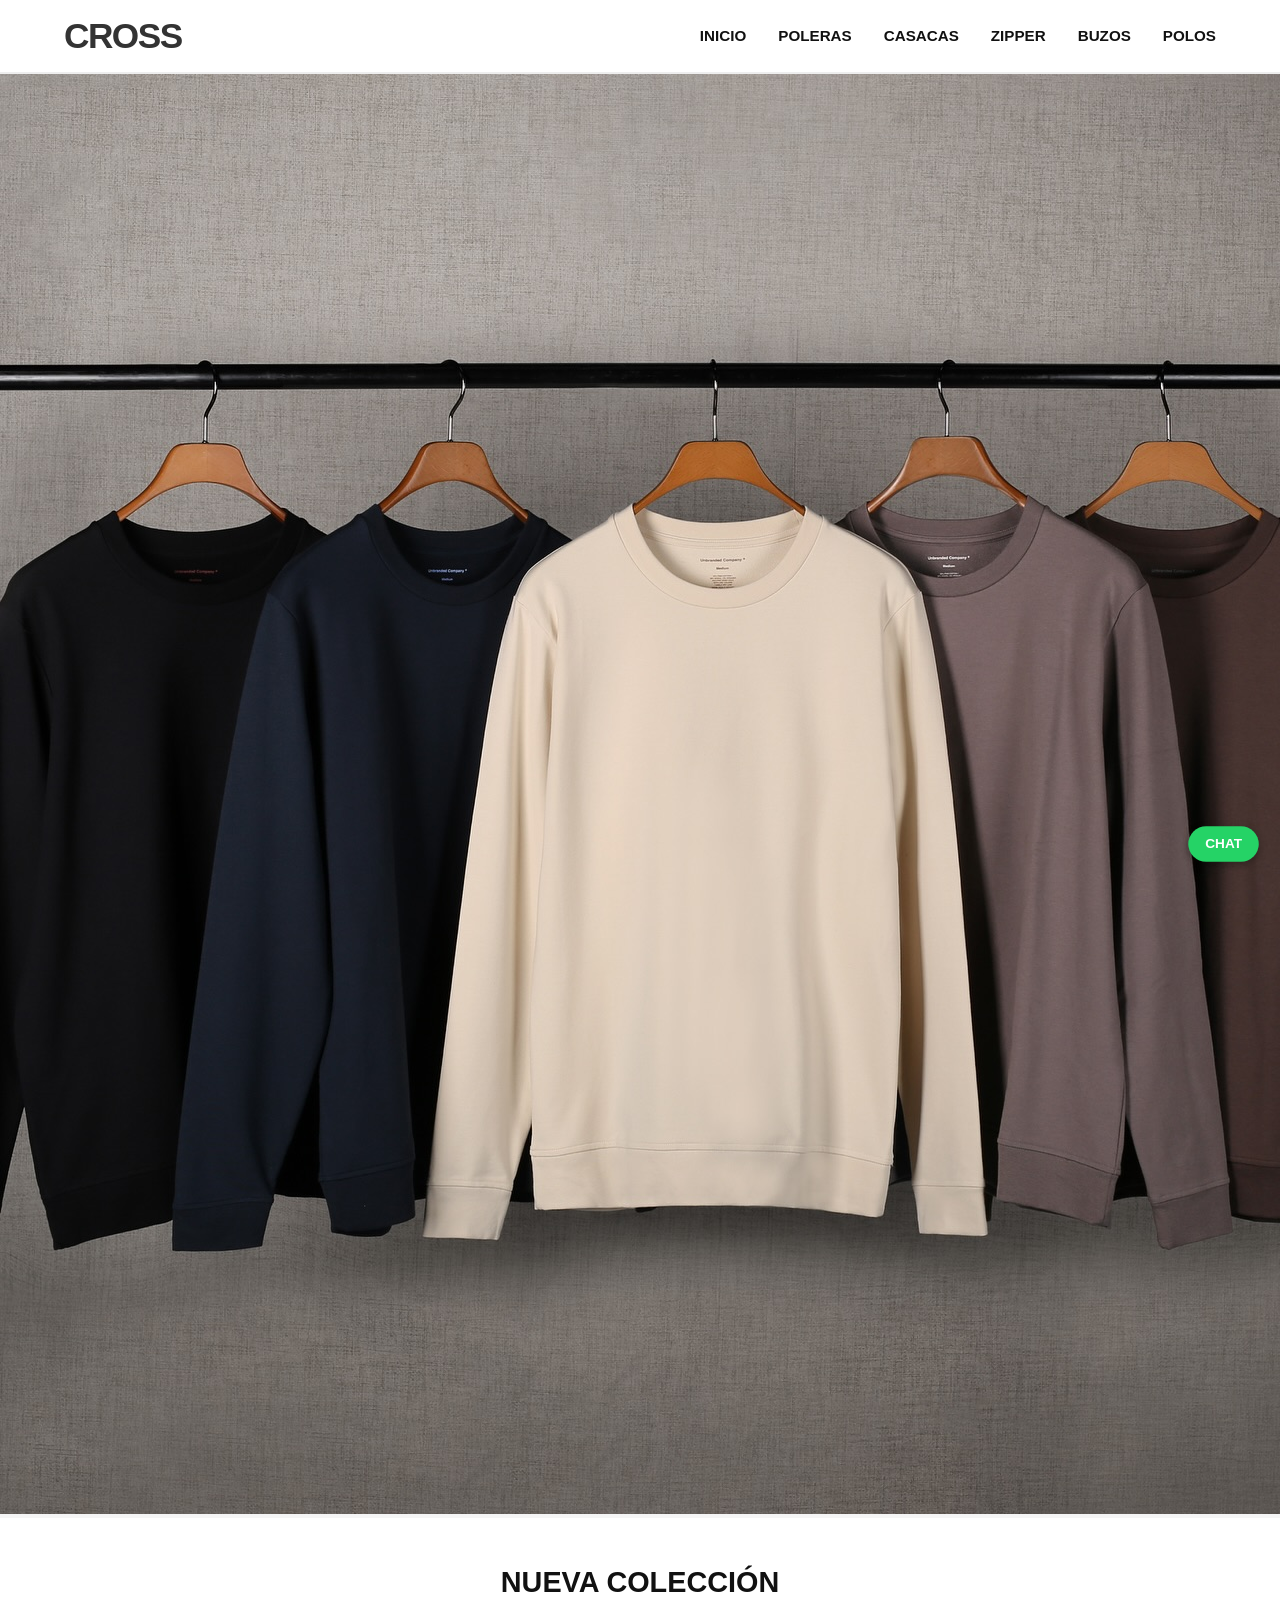
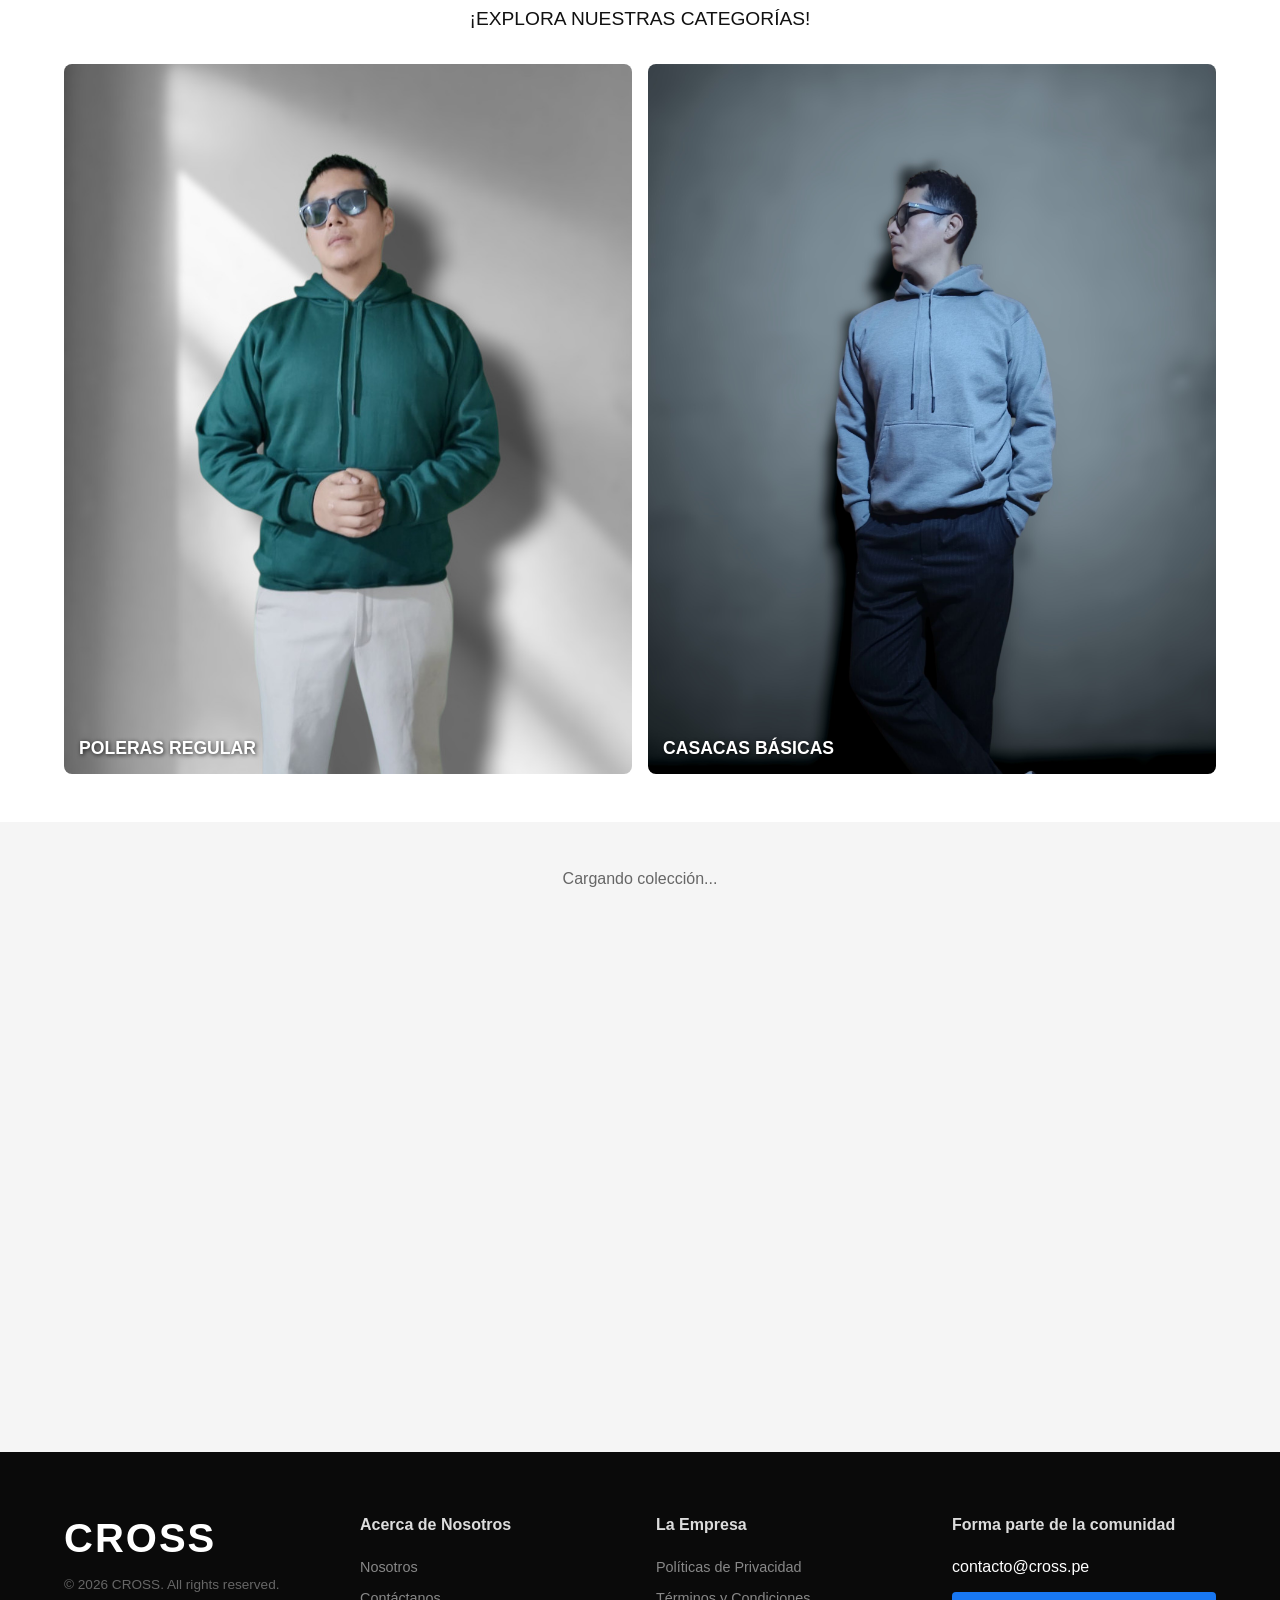
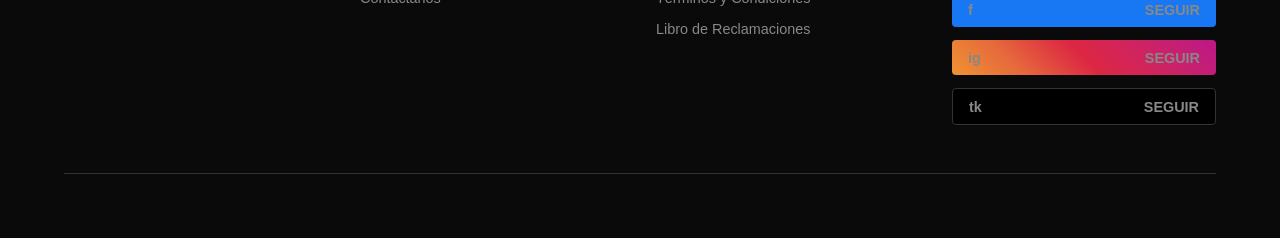
==== index.html @ fc85ffb1 "Feit: Agrego foto banner-cross" ====
<!DOCTYPE html>
<html lang="es">
<head>
    <meta charset="UTF-8">
    <meta name="viewport" content="width=device-width, initial-scale=1.0">
    <title>CROSS | Catálogo Oficial</title>
    <link rel="stylesheet" href="styles.css?v=2.1">
    <!-- SDK de Contentful para conexión a la Base de Datos -->
    <script src="https://cdn.jsdelivr.net/npm/contentful@latest/dist/contentful.browser.min.js"></script>
</head>
<body>
    <!-- ENCABEZADO (Navegación Superior) -->
    <header class="header-principal">
        <div class="logo-container">
            <img src="logo-cross.png" alt="Logo CROSS" class="logo-img" onerror="this.style.display='none'"> 
            <h1 class="logo-texto">CROSS</h1>
        </div>
        
        <!-- Botón Hamburguesa -->
        <div class="menu-toggle" id="btn-menu">☰</div>
        
        <nav class="navegacion" id="nav-menu">
            <ul>
                <li><a href="index.html">Inicio</a></li>
                <li><a href="index.html?categoria=poleras">Poleras</a></li>
                <li><a href="index.html?categoria=casacas">Casacas</a></li>
                <li><a href="index.html?categoria=zipper">Zipper</a></li>
                <li><a href="index.html?categoria=buzos">Buzos</a></li>
                <li><a href="index.html?categoria=polos">Polos</a></li>
            </ul>
        </nav>

    </header>

     <!-- BANNER PROMOCIONAL -->
    <section class="hero-banner">
        <!-- Reemplaza 'banner-cross.jpg' con el nombre de tu imagen cuando la exportes -->
        <img src="img/banner-cross.jpg" alt="Nueva Colección CROSS" class="banner-img">
    </section>

    <!-- SECCIÓN EXPLORA CATEGORÍAS -->
    <section class="seccion-categorias">
        <h2 class="titulo-seccion">NUEVA COLECCIÓN<br><span>¡EXPLORA NUESTRAS CATEGORÍAS!</span></h2>
        <div class="grid-categorias-visual">
            <!-- Usa fotos reales de tus prendas aquí -->
            <a href="index.html?categoria=poleras" class="cat-card">
                <img src="img/cat-poleras.jpg" alt="Poleras">
                <h3>POLERAS REGULAR</h3>
            </a>
            <a href="index.html?categoria=casacas" class="cat-card">
                <img src="img/cat-casacas.jpg" alt="Casacas">
                <h3>CASACAS BÁSICAS</h3>
            </a>
        </div>
    </section>


    <!-- CUERPO PRINCIPAL (Donde irán los productos o banners) -->
    <main class="contenedor-principal">
        <!-- Nuestro catálogo dinámico se mantiene aquí adentro -->
        <div id="catalogo-container" class="catalogo-grid">
            <p class="cargando">Cargando colección...</p>
        </div>
    </main>

    <!-- PIE DE PÁGINA (Footer oscuro) -->
    <footer class="footer-principal">
        <div class="footer-contenido">
            <div class="footer-columna">
                <h2 class="logo-footer">CROSS</h2>
                <p class="footer-copy">© 2026 CROSS. All rights reserved.</p>
            </div>
            
            <div class="footer-columna">
                <h3>Acerca de Nosotros</h3>
                <ul>
                    <li><a href="#">Nosotros</a></li>
                    <li><a href="#">Contáctanos</a></li>
                </ul>
            </div>

            <div class="footer-columna">
                <h3>La Empresa</h3>
                <ul>
                    <li><a href="#">Políticas de Privacidad</a></li>
                    <li><a href="#">Términos y Condiciones</a></li>
                    <li><a href="#">Libro de Reclamaciones</a></li>
                </ul>
            </div>

            <div class="footer-columna">
                <h3>Forma parte de la comunidad</h3>
                <p>contacto@cross.pe</p>
                <div class="redes-botones">
                    <a href="#" class="btn-red facebook"><span>f</span> SEGUIR</a>
                    <a href="#" class="btn-red instagram"><span>ig</span> SEGUIR</a>
                    <a href="#" class="btn-red tiktok"><span>tk</span> SEGUIR</a>
                </div>
            </div>
        </div>
    </footer>

    <!-- Scripts de Contentful y tu lógica de negocio (INTACTOS) -->
    <script src="https://cdn.jsdelivr.net/npm/contentful@latest/dist/contentful.browser.min.js"></script>
    <script src="app.js"></script>

    <!-- Botón Flotante Global -->
    <a href="https://wa.me/51903232721?text=Hola%20CROSS,%20tengo%20una%20consulta%20general%20sobre%20las%20prendas." class="btn-flotante-wsp" target="_blank">Chat</a>
</body>
</html>
---- styles.css ----
* {
    margin: 0;
    padding: 0;
    box-sizing: border-box;
}

body {
    background-color: #0f0f0f; /* Fondo oscuro minimalista */
    color: #f5f5f5;
    font-family: 'Helvetica Neue', Arial, sans-serif;
}

/* =========================================
   RESETEO BÁSICO Y VARIABLES
   ========================================= */
* {
    margin: 0;
    padding: 0;
    box-sizing: border-box;
    font-family: 'Arial', sans-serif; /* Cambia esto por la tipografía de CROSS luego */
}

body {
    background-color: #f5f5f5; /* Fondo claro para contrastar con los productos oscuros */
    color: #333;
}

/* =========================================
   HEADER (Menú de Navegación)
   ========================================= */
.header-principal {
    background-color: #ffffff;
    display: flex;
    justify-content: space-between;
    align-items: center;
    padding: 1rem 5%;
    border-bottom: 2px solid #eee;
    position: sticky;
    top: 0;
    z-index: 1000;
}

.logo-container {
    display: flex;
    align-items: center;
    gap: 12px; /* Separación entre tu logo gráfico y el texto */
    cursor: pointer;
}

.logo-img {
    height: 35px; /* Ajusta este valor dependiendo de qué tan alto sea tu vector */
    width: auto;
}

.logo-texto {
    font-size: 2.2rem;
    font-weight: 900;
    letter-spacing: -1.5px;
    color: #333333; /* Negro intenso */
    /* Para cambiar la fuente en el futuro, modificaremos esta línea importando Google Fonts */
    font-family: 'Arial', sans-serif; 
}

.navegacion ul {
    list-style: none;
    display: flex;
    gap: 2rem;
}

.navegacion a {
    text-decoration: none;
    color: #111111;
    font-weight: 600;
    font-size: 0.95rem;
    text-transform: uppercase;
    transition: color 0.3s;
}

.navegacion a:hover, .navegacion a.activo {
    color: #6a6c03; /* Color al pasar el cursor */
    border-bottom: 2px solid #6a6c03; /*Color pasar cursor*/
    padding-bottom: 0.2rem;
}

/* =========================================
   CONTENEDOR PRINCIPAL
   ========================================= */
.contenedor-principal {
    min-height: 70vh; /* Asegura que el footer se quede abajo si hay poco contenido */
    padding: 3rem 5%;
}

.catalogo-grid {
    display: grid;
    grid-template-columns: repeat(auto-fill, minmax(280px, 1fr));
    gap: 2rem;
}

/* =========================================
   FOOTER (Pie de página oscuro)
   ========================================= */
.footer-principal {
    background-color: #0a0a0a;
    color: #fff;
    padding: 4rem 5% 2rem 5%;
}

.footer-contenido {
    display: flex;
    justify-content: space-between;
    flex-wrap: wrap;
    gap: 2rem;
    border-bottom: 1px solid #333;
    padding-bottom: 3rem;
    margin-bottom: 2rem;
}

.footer-columna {
    flex: 1;
    min-width: 200px;
}

.logo-footer {
    font-size: 2.5rem;
    font-weight: 900;
    letter-spacing: 2px;
    margin-bottom: 1rem;
}

.footer-copy {
    color: #666;
    font-size: 0.85rem;
}

.footer-columna h3 {
    font-size: 1rem;
    margin-bottom: 1.5rem;
    color: #ddd;
}

.footer-columna ul {
    list-style: none;
}

.footer-columna ul li {
    margin-bottom: 0.8rem;
}

.footer-columna a {
    color: #888;
    text-decoration: none;
    font-size: 0.9rem;
    transition: color 0.3s;
}

.footer-columna a:hover {
    color: #fff;
}

.redes-botones {
    display: flex;
    flex-direction: column;
    gap: 0.8rem;
    margin-top: 1rem;
}

.btn-red {
    display: flex;
    justify-content: space-between;
    align-items: center;
    padding: 0.6rem 1rem;
    border-radius: 4px;
    color: #fff;
    font-weight: bold;
    text-decoration: none;
    font-size: 0.85rem;
}

/* Colores corporativos de las redes */
.facebook { background-color: #1877F2; }
.instagram { background: linear-gradient(45deg, #f09433 0%, #e6683c 25%, #dc2743 50%, #cc2366 75%, #bc1888 100%); }
.tiktok { background-color: #000; border: 1px solid #333; }

.header {
    text-align: center;
    padding: 4rem 1rem 2rem 1rem;
    border-bottom: 1px solid #333;
}

.header h1 {
    font-size: 3rem;
    letter-spacing: 5px;
    margin-bottom: 0.5rem;
}

.header p {
    font-size: 0.9rem;
    color: #888;
    letter-spacing: 2px;
}

.catalogo {
    display: grid;
    grid-template-columns: repeat(auto-fill, minmax(280px, 1fr));
    gap: 2rem;
    padding: 3rem 2rem;
    max-width: 1200px;
    margin: 0 auto;
}

.cargando {
    text-align: center;
    grid-column: 1 / -1;
    color: #666;
}

/* Estilos para la tarjeta del producto */
.tarjeta-prenda {
    background-color: #1a1a1a;
    border-radius: 6px;
    overflow: hidden;
    transition: transform 0.2s ease;
}

.tarjeta-prenda:hover {
    transform: translateY(-5px); /* Efecto sutil al pasar el mouse */
}

.tarjeta-prenda img {
    width: 100%;
    height: 400px;
    object-fit: cover; /* Evita que la foto se estire o deforme */
    display: block;
}

.info-prenda {
    padding: 1.5rem;
}

.categoria {
    font-size: 0.75rem;
    color: #888;
    text-transform: uppercase;
    letter-spacing: 1px;
}

.info-prenda h2 {
    font-size: 1.25rem;
    margin: 0.5rem 0;
}

.precio {
    font-size: 1.2rem;
    font-weight: bold;
    color: #fff;
    margin-bottom: 0.5rem;
}

.tallas {
    font-size: 0.85rem;
    color: #aaa;
    margin-bottom: 1.5rem;
}

.btn-comprar {
    display: block;
    text-align: center;
    background-color: #f5f5f5;
    color: #0f0f0f;
    text-decoration: none;
    padding: 0.8rem;
    border-radius: 4px;
    font-weight: bold;
    transition: background-color 0.2s;
}

.btn-comprar:hover {
    background-color: #cccccc;
}

.btn-agotado {
    display: block;
    width: 100%;
    text-align: center;
    background-color: #2a2a2a;
    color: #555;
    padding: 0.8rem;
    border: none;
    border-radius: 4px;
    font-weight: bold;
    cursor: not-allowed;
}

/* Selector de Tallas */
.tallas-selector {
    margin-bottom: 1.5rem;
}

.botones-tallas {
    display: flex;
    flex-wrap: wrap;
    gap: 0.5rem;
    margin-top: 0.5rem;
}

.btn-talla {
    background-color: #1a1a1a;
    border: 1px solid #444;
    color: #aaa;
    padding: 0.4rem 0.8rem;
    border-radius: 4px;
    cursor: pointer;
    font-weight: bold;
    transition: all 0.2s ease;
}

.btn-talla:hover {
    border-color: #888;
    color: #fff;
}

/* Estado cuando el cliente selecciona una talla */
.btn-talla.activa {
    background-color: #f5f5f5;
    color: #0f0f0f;
    border-color: #f5f5f5;
}

/* Botón de compra bloqueado hasta elegir talla */
.btn-bloqueado {
    background-color: #2a2a2a;
    color: #555;
    cursor: not-allowed;
    pointer-events: none; /* Evita el clic */
}

/* =========================================
   HERO BANNER
   ========================================= */
.hero-banner-full {
    width: 100%;
    margin: 0;
    padding: 0;
    background-color: #111;
}
.hero-banner-full img {
    width: 100%;
    /* Limitamos el alto al 60% de la pantalla en PC */
    height: 60vh; 
    /* object-fit es clave: recorta la imagen como un marco de fotos sin aplastarla */
    object-fit: cover; 
    /* Mantiene el enfoque en el centro de la imagen */
    object-position: center; 
    display: block;
}
/* =========================================
   EFECTO HOVER EN PRODUCTOS Y TARJETAS
   ========================================= */
.tarjeta-prenda {
    background-color: #fff;
    border-radius: 6px; /* Bordes ligeramente redondeados */
    overflow: hidden;
    box-shadow: 0 4px 10px rgba(0,0,0,0.05); /* Sombra sutil para profundidad */
    transition: transform 0.3s;
}

.tarjeta-prenda:hover {
    transform: translateY(-5px); /* Eleva la tarjeta un poco al pasar el cursor */
}

/* Contenedor de las dos imágenes */
.img-container {
    position: relative;
    width: 100%;
    aspect-ratio: 3/4; /* Mantiene proporción vertical ideal para ropa */
    overflow: hidden;
    background-color: #f5f5f5; /* Color por defecto mientras carga */
}

.img-principal, .img-secundaria {
    position: absolute;
    top: 0;
    left: 0;
    width: 100%;
    height: 100%;
    object-fit: cover; /* Asegura que la polera llene el espacio sin achatarse */
    transition: opacity 0.5s ease-in-out;
}

/* La segunda imagen arranca transparente */
.img-secundaria {
    opacity: 0;
}

/* Al pasar el cursor por la tarjeta entera, revelamos la secundaria */
.tarjeta-prenda:hover .img-secundaria {
    opacity: 1;
}

/* Ajustes limpios para la información debajo de la foto */
.info-prenda {
    padding: 1.5rem;
}

.info-prenda .categoria {
    font-size: 0.75rem;
    color: #888;
    text-transform: uppercase;
    letter-spacing: 1px;
}

.info-prenda h2 {
    font-size: 1.1rem;
    margin: 0.5rem 0;
    color: #111;
}

.info-prenda .precio {
    font-weight: 900;
    font-size: 1.2rem;
    color: #0f0f0f;
    margin-bottom: 1rem;
}

/* =========================================
   DISEÑO RESPONSIVO (MÓVILES Y TABLETS)
   ========================================= */
.menu-toggle { display: none; }

@media (max-width: 768px) {
   /* Menú Hamburguesa Blindado */
    .header-principal {
        flex-direction: row; 
        justify-content: space-between;
        align-items: center;
        padding: 1rem 5%;
        flex-wrap: wrap;
    }
    .menu-toggle {
        display: block;
        font-size: 2rem;
        cursor: pointer;
        color: #111;
        user-select: none; /* Evita que se sombree azul al tocarlo rápido */
    }
    .navegacion {
        width: 100%;
        display: none !important; /* Fuerza a ocultarse siempre */
        margin-top: 1rem;
    }
    .navegacion.mostrar {
        display: block !important; /* Fuerza a mostrarse al tocar el botón */
    }
    .navegacion ul {
        flex-direction: column;
        gap: 0;
        text-align: center;
    }
    .navegacion a {
        display: block;
        padding: 1rem 0;
        border-bottom: 1px solid #eee;
    }

    /* Evitar que el navegador móvil tape el botón de WhatsApp */
    .btn-flotante-wsp {
        bottom: 80px; 
    }
    /* Ajuste del Catálogo */
    .contenedor-principal {
        padding: 1.5rem 5%;
    }
    /* Carrusel táctil nativo (Scroll Snap) */
    .catalogo-grid {
        display: flex;
        flex-wrap: nowrap;
        overflow-x: auto;
        scroll-snap-type: x mandatory;
        gap: 1rem;
        padding-bottom: 1rem;
        -webkit-overflow-scrolling: touch; /* Suavidad en iPhone */
    }
    
    .catalogo-grid::-webkit-scrollbar {
        display: none; /* Oculta la barra de desplazamiento fea */
    }

    .tarjeta-prenda {
        flex: 0 0 85%; /* La tarjeta ocupa el 85% de la pantalla, dejando asomar la siguiente */
        scroll-snap-align: center;
    }

    /* Limitar el banner en móviles para mostrar productos inmediatamente */
    .hero-banner-full img {
        height: 45vh; /* Ocupa menos de la mitad de la pantalla */
    }
}



/* =========================================
   ESTILOS DE VISTA DE DETALLE (PDP)
   ========================================= */
.producto-detalle-grid {
    display: grid;
    grid-template-columns: 1fr 1fr;
    gap: 4rem;
    background-color: #fff;
    padding: 3rem;
    border-radius: 8px;
    box-shadow: 0 4px 15px rgba(0,0,0,0.05);
}

.foto-principal-detalle {
    width: 100%;
    aspect-ratio: 4/5;
    object-fit: cover;
    border-radius: 6px;
    margin-bottom: 1rem;
}

.miniaturas {
    display: flex;
    gap: 1rem;
}

.miniatura {
    width: 80px;
    height: 80px;
    object-fit: cover;
    border-radius: 4px;
    cursor: pointer;
    border: 2px solid transparent;
    transition: border 0.3s;
}

.miniatura:hover {
    border: 2px solid #111;
}

.titulo-detalle {
    font-size: 2.2rem;
    margin: 0.5rem 0 1rem 0;
    color: #111;
}

.precio-detalle {
    font-size: 1.8rem;
    font-weight: 900;
    margin-bottom: 2rem;
    border-bottom: 1px solid #eee;
    padding-bottom: 1rem;
}

.descripcion-prenda {
    color: #555;
    line-height: 1.6;
    margin-bottom: 2rem;
}


/* Responsivo para la vista de detalle */
@media (max-width: 768px) {
    .producto-detalle-grid {
        grid-template-columns: 1fr;
        gap: 2rem;
        padding: 1.5rem;
    }
}

/* =========================================
   BOTÓN FLOTANTE WHATSAPP GLOBAL
   ========================================= */
.btn-flotante-wsp {
    position: fixed;
    bottom: 20px;
    right: 20px;
    background-color: #25d366; /* Verde oficial de WhatsApp */
    color: white;
    padding: 12px 20px;
    border-radius: 50px;
    font-weight: 900;
    text-transform: uppercase;
    text-decoration: none;
    box-shadow: 0 4px 10px rgba(0,0,0,0.3);
    z-index: 9999; /* Asegura que siempre esté por encima de todo */
    transition: transform 0.2s ease;
}

.btn-flotante-wsp:hover {
    transform: scale(1.05);
}

/* Cuadrícula de Categorías Visual */
.seccion-categorias {
    padding: 3rem 5%;
    text-align: center;
    background-color: #fff;
}
.titulo-seccion {
    font-size: 1.8rem;
    margin-bottom: 2rem;
    color: #111;
}
.titulo-seccion span {
    font-size: 1.2rem;
    font-weight: 400;
}
.grid-categorias-visual {
    display: grid;
    grid-template-columns: 1fr 1fr;
    gap: 1rem;
    max-width: 1200px;
    margin: 0 auto;
}
.cat-card {
    position: relative;
    border-radius: 8px;
    overflow: hidden;
    display: block;
}
.cat-card img {
    width: 100%;
    aspect-ratio: 4/5;
    object-fit: cover;
    display: block;
}
.cat-card h3 {
    position: absolute;
    bottom: 15px;
    left: 15px;
    color: #fff;
    font-size: 1.1rem;
    text-shadow: 1px 1px 4px rgba(0,0,0,0.8);
    margin: 0;
    text-transform: uppercase;
}

/* Blindaje del botón flotante en móviles */
    .btn-flotante-wsp {
        display: inline-block !important; /* Fuerza su existencia */
        bottom: 35px !important; /* Lo sube por encima de la barra del navegador */
        right: 15px !important;
        z-index: 999999 !important; /* Lo pone por encima de cualquier otro elemento */
        transform: scale(0.85); /* Lo reduce un 15% para que no tape los productos */
    }
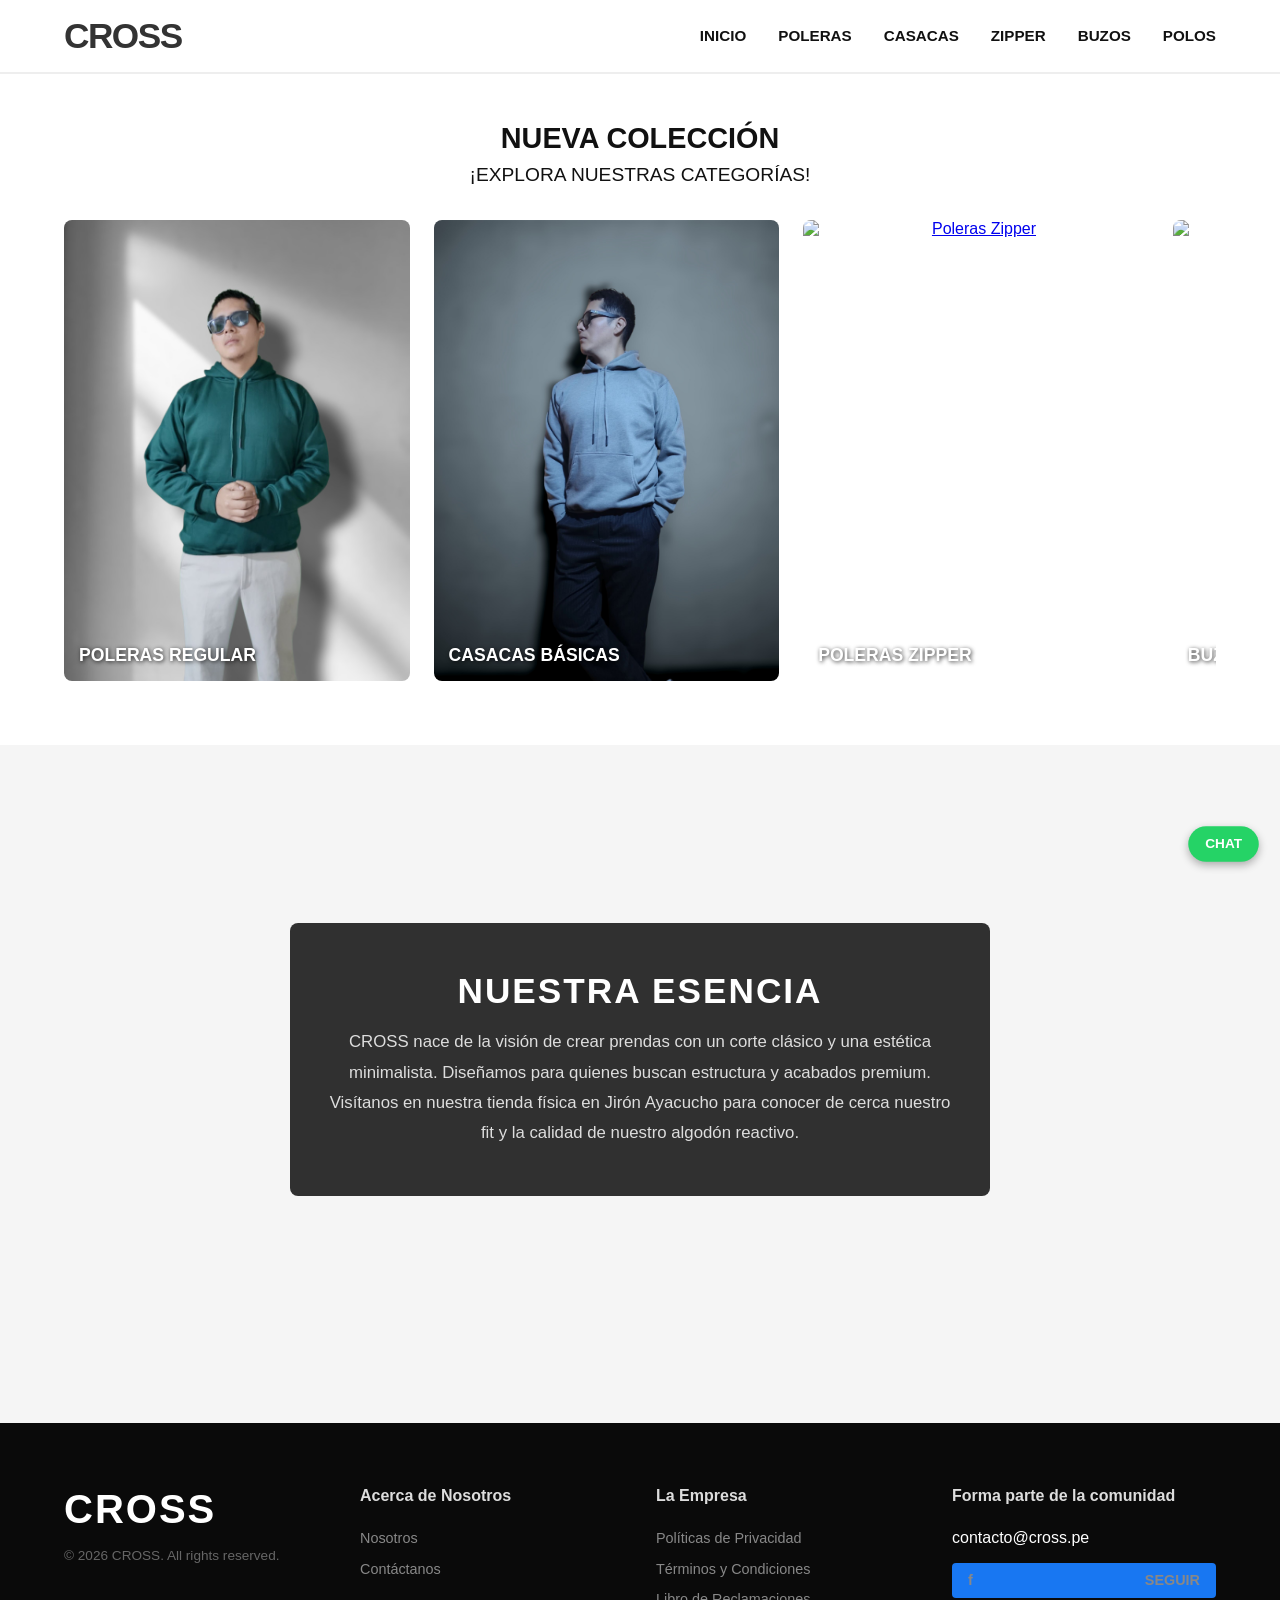
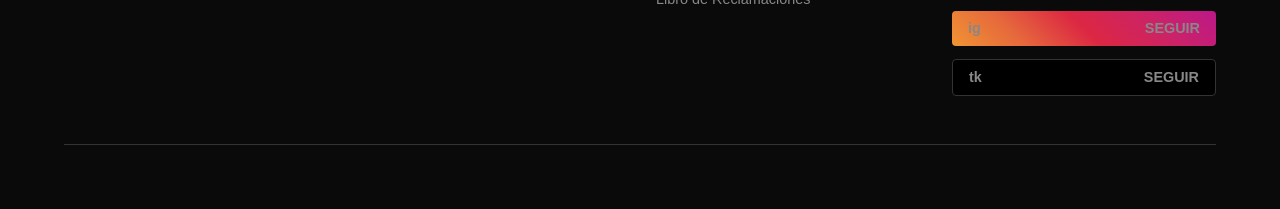
==== commit d2bef482: "Feit: Cambio de tamaño de carrusel mas grande" ====
--- a/index.html
+++ b/index.html
@@ -32,32 +32,41 @@
 
     </header>
 
-     <!-- BANNER PROMOCIONAL -->
-    <section class="hero-banner">
-        <!-- Reemplaza 'banner-cross.jpg' con el nombre de tu imagen cuando la exportes -->
-        <img src="img/banner-cross.jpg" alt="Nueva Colección CROSS" class="banner-img">
-    </section>
-
-    <!-- SECCIÓN EXPLORA CATEGORÍAS -->
+    <!-- SECCIÓN EXPLORA CATEGORÍAS (CARRUSEL) -->
     <section class="seccion-categorias">
         <h2 class="titulo-seccion">NUEVA COLECCIÓN<br><span>¡EXPLORA NUESTRAS CATEGORÍAS!</span></h2>
-        <div class="grid-categorias-visual">
-            <!-- Usa fotos reales de tus prendas aquí -->
+        <!-- Contenedor con efecto de deslizamiento horizontal -->
+        <div class="grid-categorias-visual" id="carrusel-categorias">
+            <!-- Añade tantas tarjetas como necesites aquí -->
             <a href="index.html?categoria=poleras" class="cat-card">
-                <img src="img/cat-poleras.jpg" alt="Poleras">
+                <img src="img/cat-poleras.jpg" alt="Poleras Regular">
                 <h3>POLERAS REGULAR</h3>
             </a>
             <a href="index.html?categoria=casacas" class="cat-card">
-                <img src="img/cat-casacas.jpg" alt="Casacas">
+                <img src="img/cat-casacas.jpg" alt="Casacas Básicas">
                 <h3>CASACAS BÁSICAS</h3>
+            </a>
+            <a href="index.html?categoria=zipper" class="cat-card">
+                <img src="img/cat-zipper.jpg" alt="Poleras Zipper">
+                <h3>POLERAS ZIPPER</h3>
+            </a>
+            <a href="index.html?categoria=buzos" class="cat-card">
+                <img src="img/cat-buzos.jpg" alt="Buzos">
+                <h3>BUZOS</h3>
             </a>
         </div>
     </section>
 
+    <!-- SECCIÓN HISTORIA / TIENDA (Solo visible en el Inicio) -->
+    <section class="historia-tienda" id="seccion-historia">
+        <div class="historia-overlay">
+            <h2>NUESTRA ESENCIA</h2>
+            <p>CROSS nace de la visión de crear prendas con un corte clásico y una estética minimalista. Diseñamos para quienes buscan estructura y acabados premium. Visítanos en nuestra tienda física en Jirón Ayacucho para conocer de cerca nuestro fit y la calidad de nuestro algodón reactivo.</p>
+        </div>
+    </section>
 
-    <!-- CUERPO PRINCIPAL (Donde irán los productos o banners) -->
-    <main class="contenedor-principal">
-        <!-- Nuestro catálogo dinámico se mantiene aquí adentro -->
+    <!-- CUERPO PRINCIPAL (Catálogo dinámico, inicialmente oculto) -->
+    <main class="contenedor-principal" id="main-catalogo" style="display: none;">
         <div id="catalogo-container" class="catalogo-grid">
             <p class="cargando">Cargando colección...</p>
         </div>
--- a/styles.css
+++ b/styles.css
@@ -643,4 +643,106 @@
         right: 15px !important;
         z-index: 999999 !important; /* Lo pone por encima de cualquier otro elemento */
         transform: scale(0.85); /* Lo reduce un 15% para que no tape los productos */
-    }+    }
+
+/* =========================================
+   CARRUSEL DE CATEGORÍAS Y FOTO DE TIENDA
+   ========================================= */
+.seccion-categorias {
+    padding: 3rem 5%;
+    text-align: center;
+    background-color: #fff;
+}
+.titulo-seccion {
+    font-size: 1.8rem;
+    margin-bottom: 2rem;
+    color: #111;
+}
+.titulo-seccion span {
+    font-size: 1.2rem;
+    font-weight: 400;
+}
+
+/* El motor del carrusel táctil */
+.grid-categorias-visual {
+    display: flex;
+    flex-wrap: nowrap;
+    overflow-x: auto;
+    scroll-snap-type: x mandatory;
+    gap: 1.5rem; /* Espaciado entre fotos */
+    padding-bottom: 1rem;
+    -webkit-overflow-scrolling: touch;
+}
+.grid-categorias-visual::-webkit-scrollbar {
+    display: none; /* Oculta la barra gris del navegador */
+}
+
+/* Tarjetas de modelos */
+.cat-card {
+    position: relative;
+    border-radius: 8px;
+    overflow: hidden;
+    display: block;
+    flex: 0 0 85%; /* Ocupa el 85% de la pantalla en celular, igual que tus poleras */
+    scroll-snap-align: center;
+}
+
+@media (min-width: 769px) {
+    .cat-card {
+        flex: 0 0 30%; /* En laptop caben 3 juntas sin hacer tanto scroll */
+    }
+}
+
+.cat-card img {
+    width: 100%;
+    aspect-ratio: 3/4; /* Proporción ideal para fotos de modelos cuerpo entero */
+    object-fit: cover;
+    display: block;
+}
+
+.cat-card h3 {
+    position: absolute;
+    bottom: 15px;
+    left: 15px;
+    color: #fff;
+    font-size: 1.1rem;
+    text-shadow: 1px 1px 4px rgba(0,0,0,0.8); /* Sombra para que se lea sobre cualquier ropa */
+    margin: 0;
+    text-transform: uppercase;
+}
+
+/* =========================================
+   SECCIÓN DE HISTORIA CROSS (TIENDA)
+   ========================================= */
+.historia-tienda {
+    position: relative;
+    width: 100%;
+    height: 70vh; /* Altura del bloque */
+    /* Guarda una foto del interior o fachada de tu tienda con este nombre en tu carpeta img */
+    background-image: url('img/tienda-cross.jpg'); 
+    background-size: cover;
+    background-position: center;
+    display: flex;
+    align-items: center;
+    justify-content: center;
+    text-align: center;
+    margin-bottom: 3rem;
+}
+.historia-overlay {
+    background-color: rgba(15, 15, 15, 0.85); /* Caja oscura transparente */
+    padding: 3rem 2rem;
+    border-radius: 8px;
+    width: 90%;
+    max-width: 700px;
+}
+.historia-overlay h2 {
+    font-size: 2.2rem;
+    margin-bottom: 1rem;
+    letter-spacing: 2px;
+    color: #fff;
+}
+.historia-overlay p {
+    line-height: 1.8;
+    font-size: 1.05rem;
+    color: #ddd;
+}
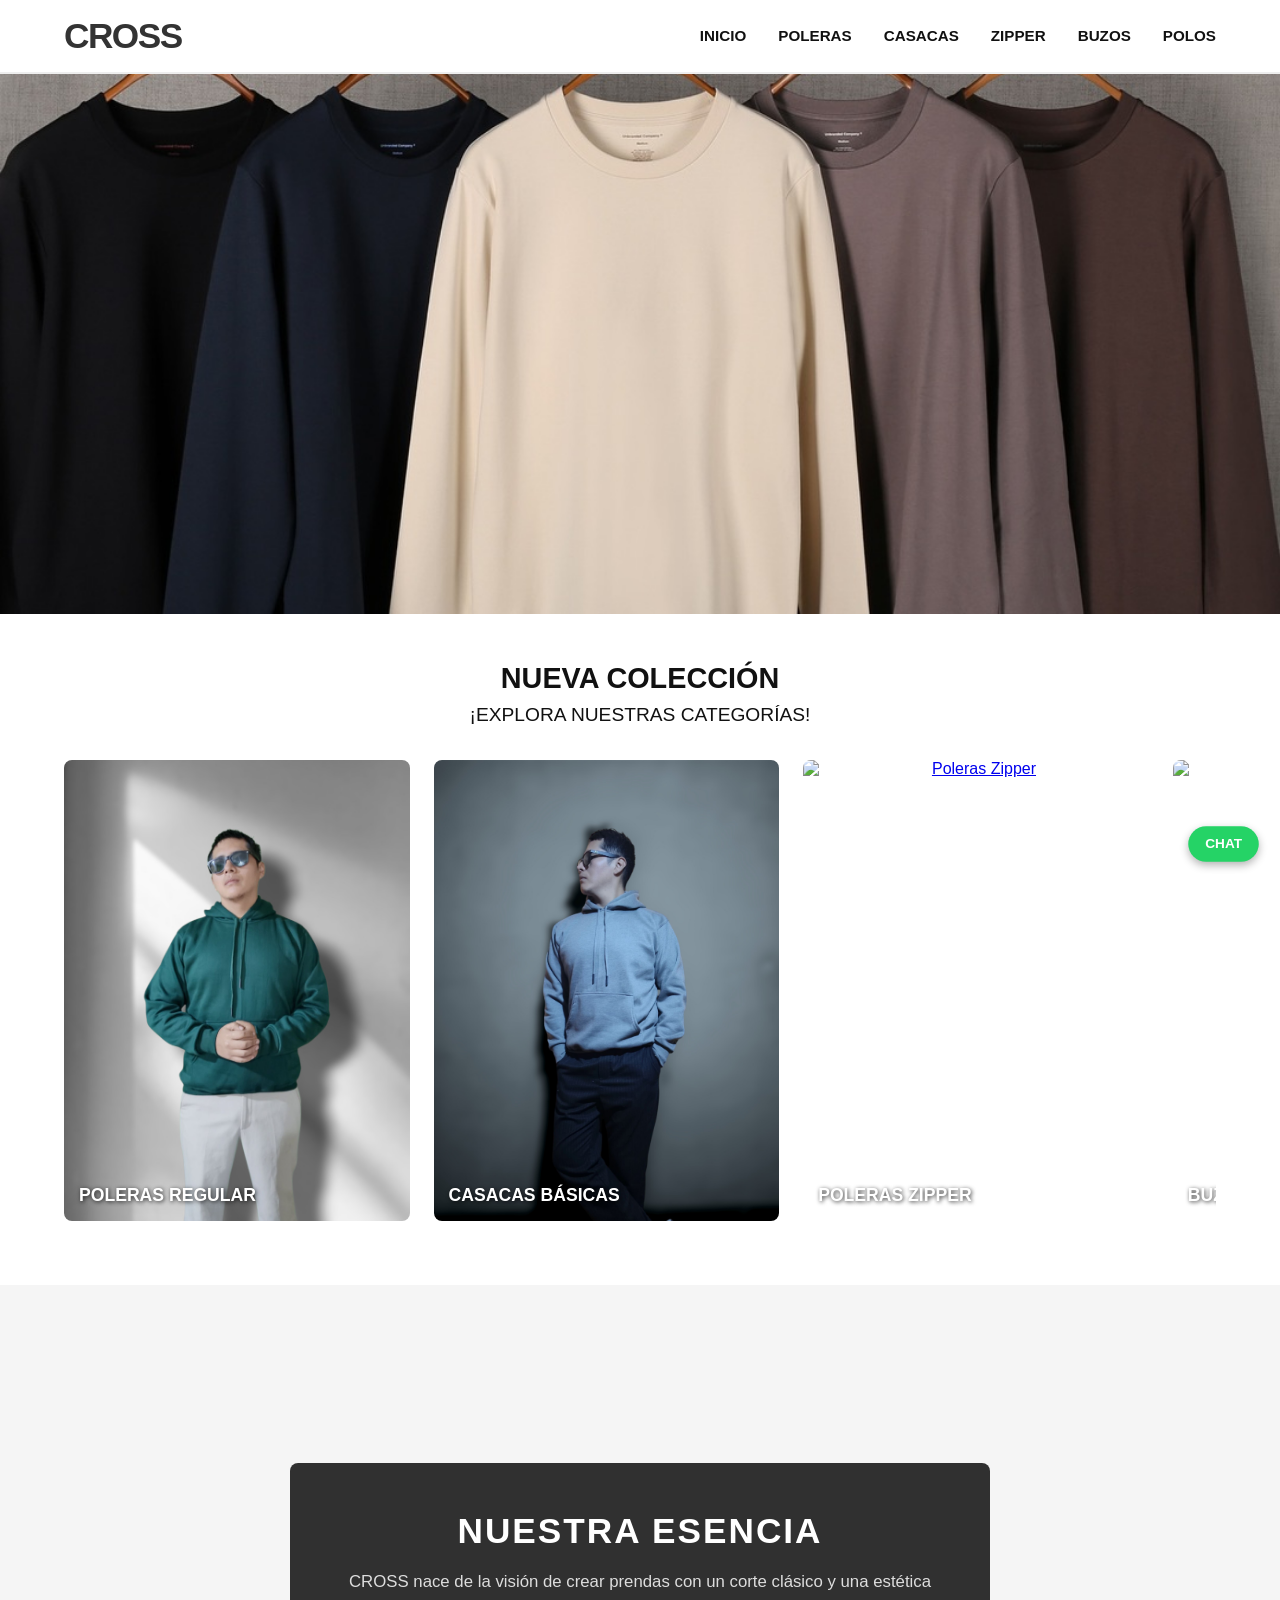
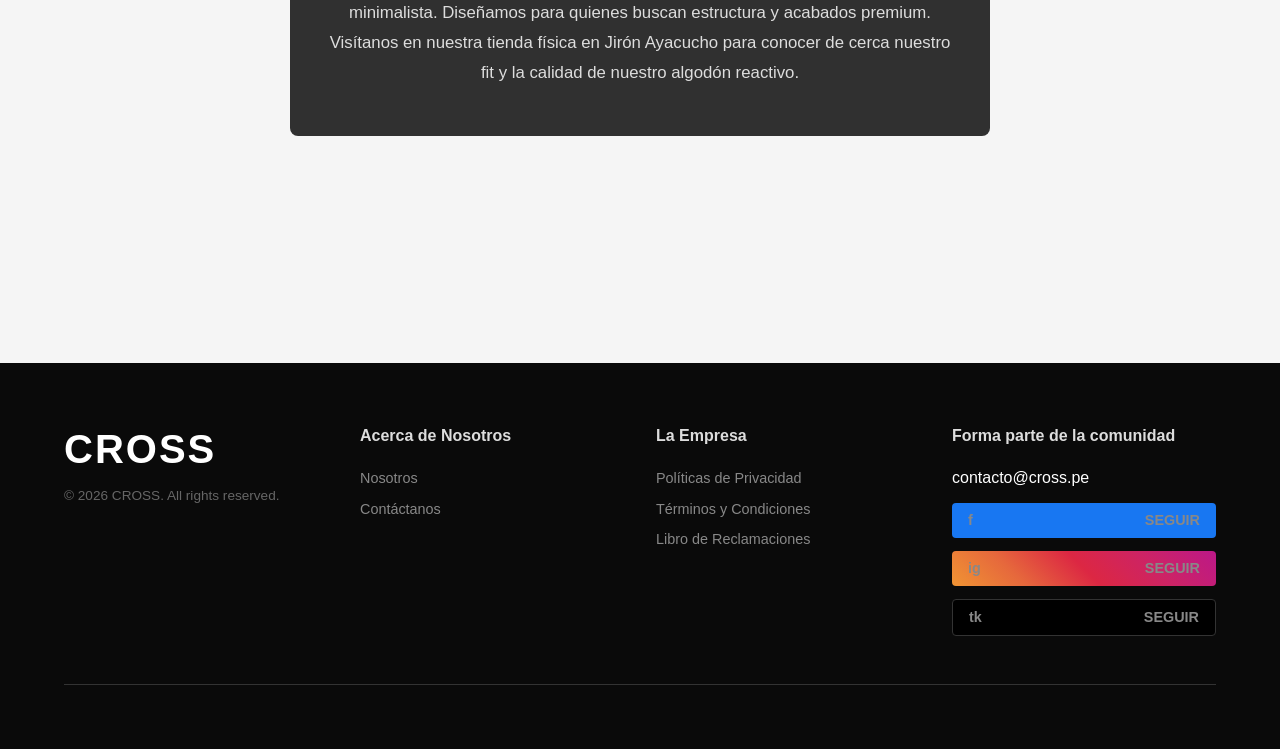
==== commit 18a911cf: "Feit:Distribucion del js" ====
--- a/index.html
+++ b/index.html
@@ -32,8 +32,14 @@
 
     </header>
 
+    <!-- BANNER PROMOCIONAL -->
+    <!-- Agregamos el id="banner-promos" -->
+    <section class="hero-banner-full" id="banner-promos">
+        <img src="img/banner-cross.jpg" alt="Nueva Colección CROSS" class="banner-img">
+    </section>
+
     <!-- SECCIÓN EXPLORA CATEGORÍAS (CARRUSEL) -->
-    <section class="seccion-categorias">
+    <section class="seccion-categorias" id="carrusel-categorias-sec">
         <h2 class="titulo-seccion">NUEVA COLECCIÓN<br><span>¡EXPLORA NUESTRAS CATEGORÍAS!</span></h2>
         <!-- Contenedor con efecto de deslizamiento horizontal -->
         <div class="grid-categorias-visual" id="carrusel-categorias">
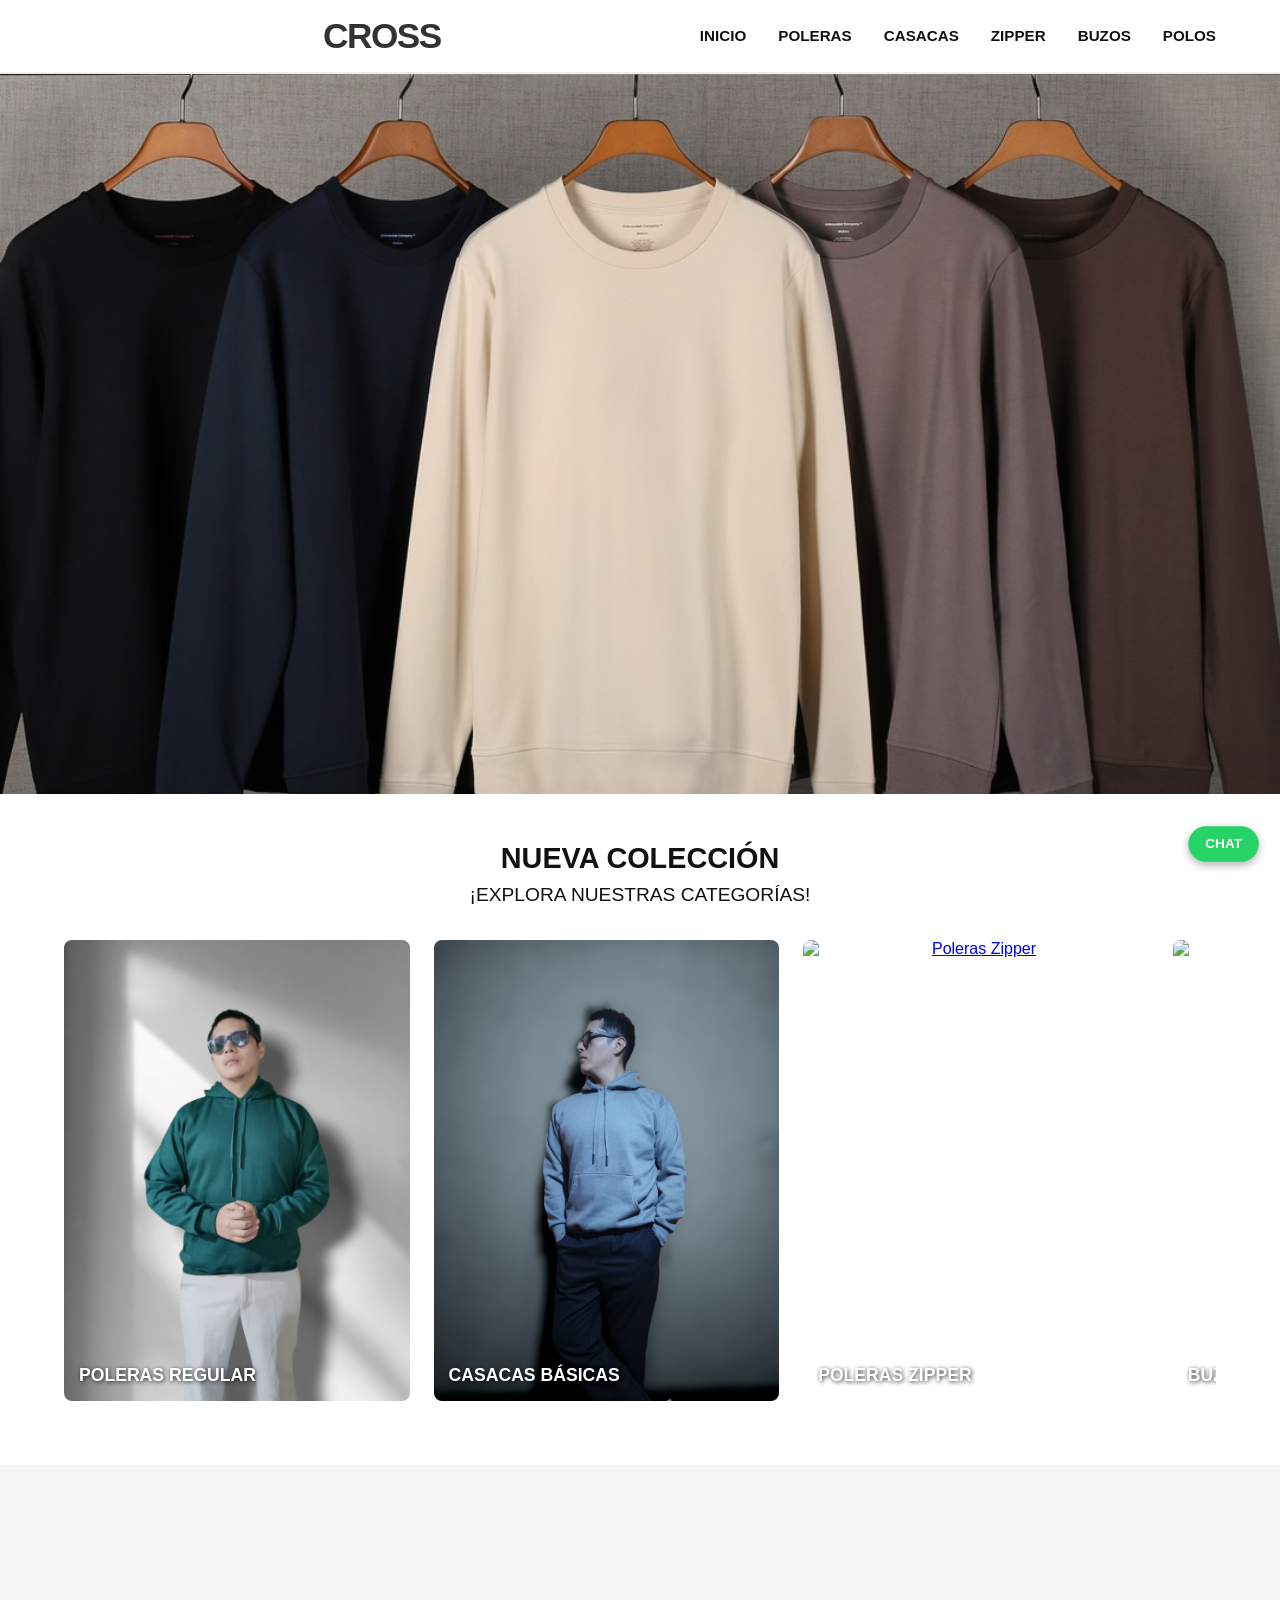
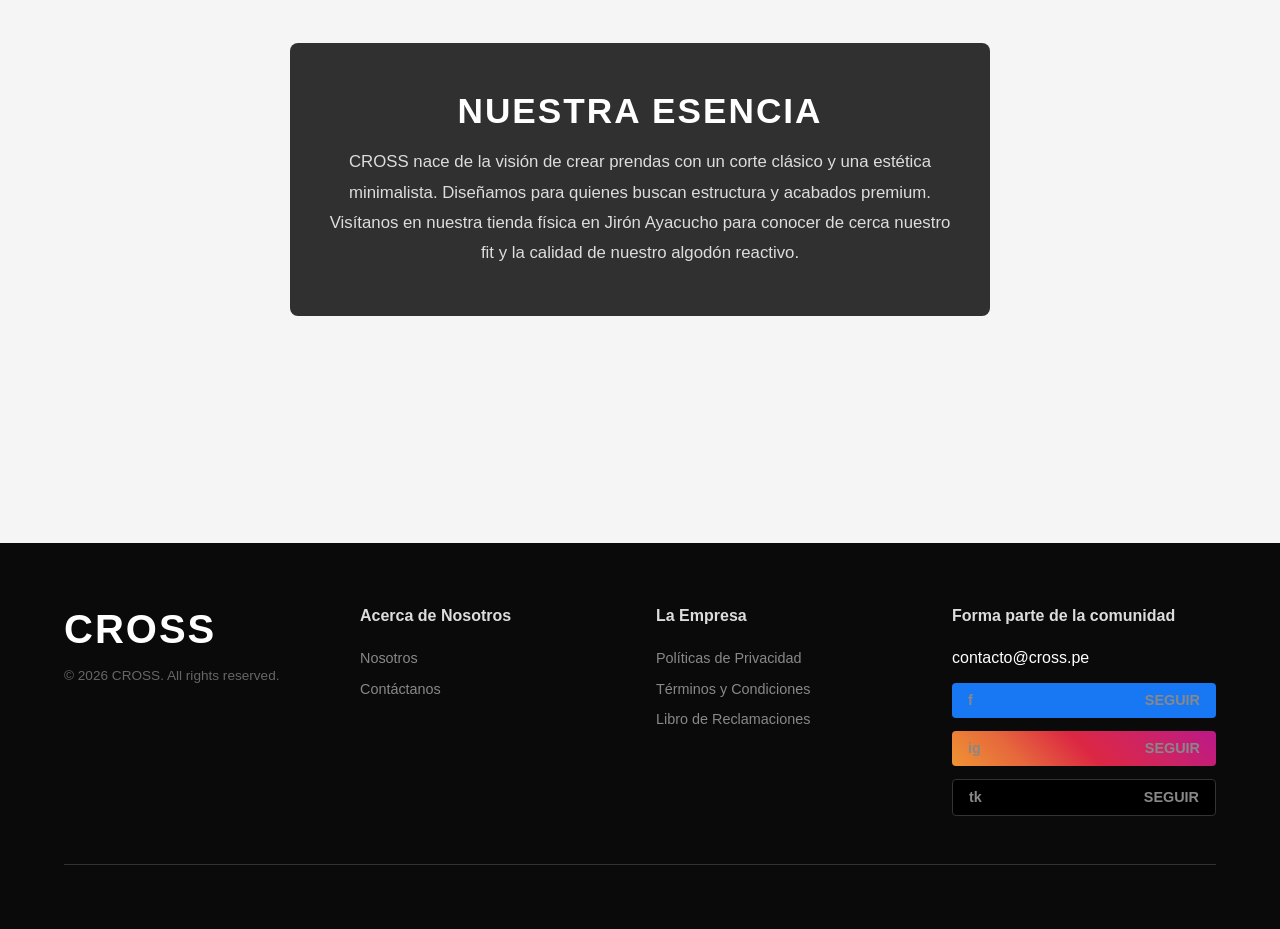
==== commit 5b42e040: "Feit: Se agrego boton cross como inicio" ====
--- a/index.html
+++ b/index.html
@@ -11,7 +11,7 @@
 <body>
     <!-- ENCABEZADO (Navegación Superior) -->
     <header class="header-principal">
-        <div class="logo-container">
+        <a href="index.html" class="logo-container" style="text-decoration: none;"></a>
             <img src="logo-cross.png" alt="Logo CROSS" class="logo-img" onerror="this.style.display='none'"> 
             <h1 class="logo-texto">CROSS</h1>
         </div>
--- a/styles.css
+++ b/styles.css
@@ -345,12 +345,10 @@
 }
 .hero-banner-full img {
     width: 100%;
-    /* Limitamos el alto al 60% de la pantalla en PC */
-    height: 60vh; 
-    /* object-fit es clave: recorta la imagen como un marco de fotos sin aplastarla */
-    object-fit: cover; 
-    /* Mantiene el enfoque en el centro de la imagen */
-    object-position: center; 
+    height: auto; /* Permite que la imagen crezca proporcionalmente mostrando todo el contenido en PC */
+    max-height: 80vh; /* Pone un límite para que no sea inmensa si subes una foto cuadrada */
+    object-fit: cover;
+    object-position: center;
     display: block;
 }
 /* =========================================
@@ -492,7 +490,8 @@
 
     /* Limitar el banner en móviles para mostrar productos inmediatamente */
     .hero-banner-full img {
-        height: 45vh; /* Ocupa menos de la mitad de la pantalla */
+        height: 45vh !important; 
+        object-fit: cover;
     }
 }
 
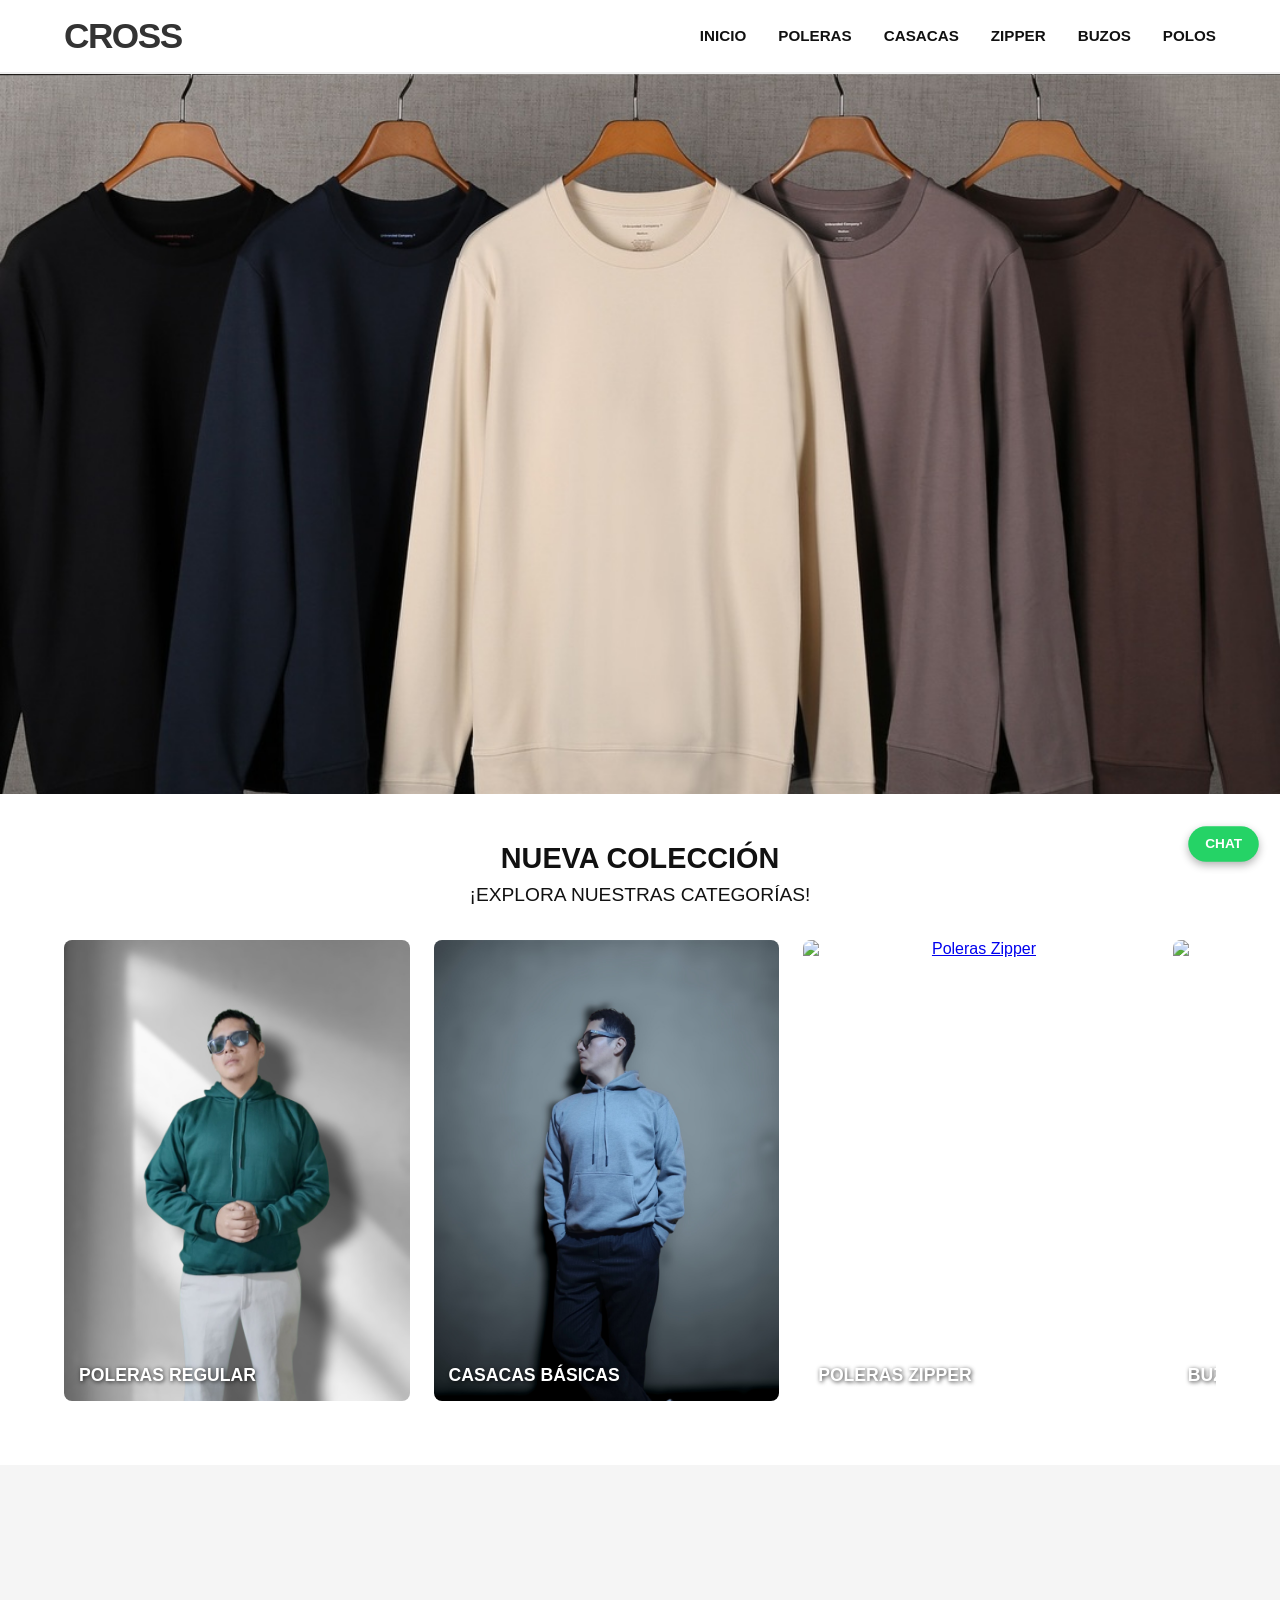
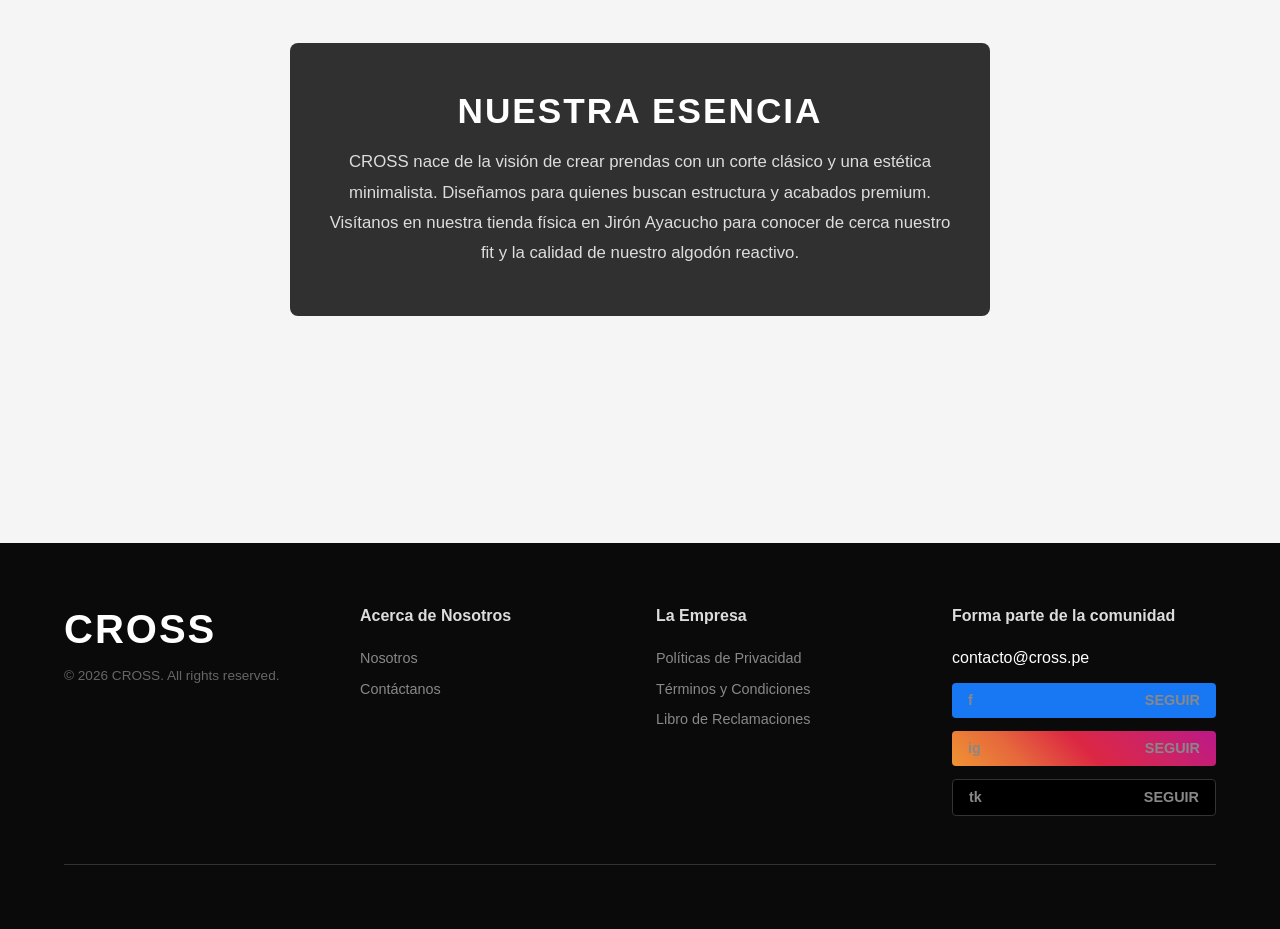
==== commit 5a7cde54: "Feit: me falto cerrar el a en el html" ====
--- a/index.html
+++ b/index.html
@@ -11,10 +11,10 @@
 <body>
     <!-- ENCABEZADO (Navegación Superior) -->
     <header class="header-principal">
-        <a href="index.html" class="logo-container" style="text-decoration: none;"></a>
+        <a href="index.html" class="logo-container" style="text-decoration: none;">
             <img src="logo-cross.png" alt="Logo CROSS" class="logo-img" onerror="this.style.display='none'"> 
             <h1 class="logo-texto">CROSS</h1>
-        </div>
+        </a>
         
         <!-- Botón Hamburguesa -->
         <div class="menu-toggle" id="btn-menu">☰</div>
--- a/styles.css
+++ b/styles.css
@@ -490,8 +490,7 @@
 
     /* Limitar el banner en móviles para mostrar productos inmediatamente */
     .hero-banner-full img {
-        height: 45vh !important; 
-        object-fit: cover;
+        height: 45vh; /* Ocupa menos de la mitad de la pantalla */
     }
 }
 
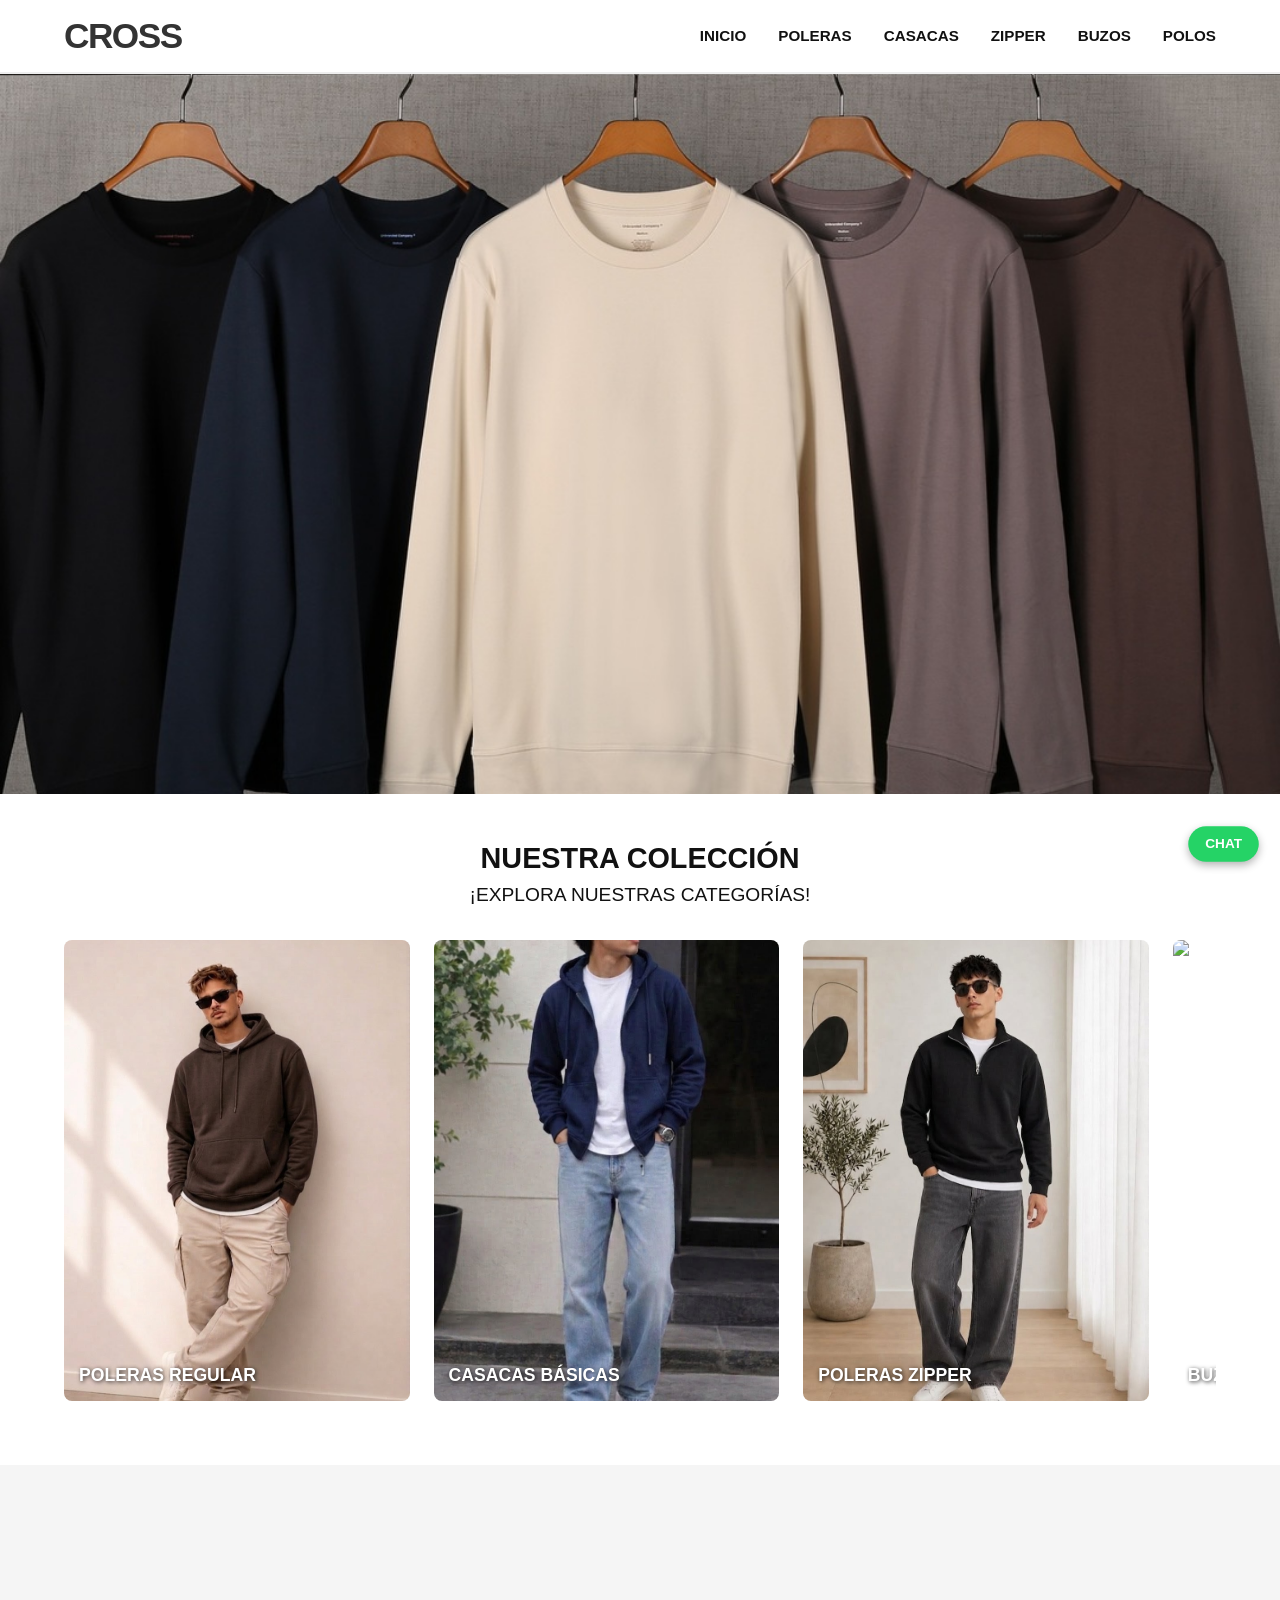
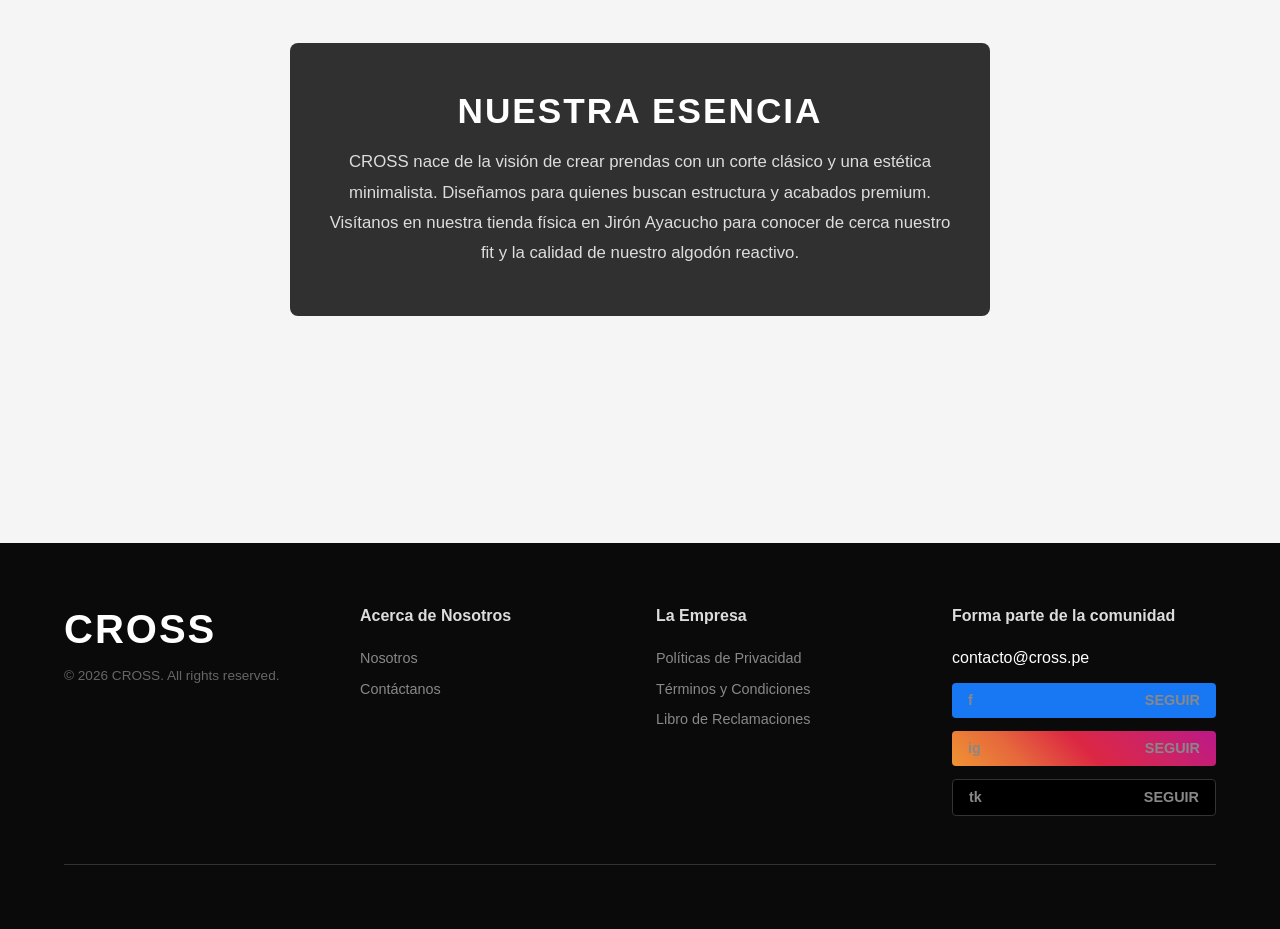
==== commit 13a3653a: "UI: actualizacion de imagenes del catalogo y banners" ====
--- a/index.html
+++ b/index.html
@@ -40,7 +40,7 @@
 
     <!-- SECCIÓN EXPLORA CATEGORÍAS (CARRUSEL) -->
     <section class="seccion-categorias" id="carrusel-categorias-sec">
-        <h2 class="titulo-seccion">NUEVA COLECCIÓN<br><span>¡EXPLORA NUESTRAS CATEGORÍAS!</span></h2>
+        <h2 class="titulo-seccion">NUESTRA COLECCIÓN<br><span>¡EXPLORA NUESTRAS CATEGORÍAS!</span></h2>
         <!-- Contenedor con efecto de deslizamiento horizontal -->
         <div class="grid-categorias-visual" id="carrusel-categorias">
             <!-- Añade tantas tarjetas como necesites aquí -->
--- a/styles.css
+++ b/styles.css
@@ -1,33 +1,30 @@
+/* =========================================
+   1. VARIABLES GLOBALES Y RESETEO
+   ========================================= */
+:root {
+    --color-fondo: #f5f5f5;
+    --color-texto: #111111;
+    --color-acento: #6a6c03; /* Tu color oliva */
+    --color-footer: #0a0a0a;
+    --fuente-principal: 'Arial', sans-serif;
+}
+
 * {
     margin: 0;
     padding: 0;
     box-sizing: border-box;
+    font-family: var(--fuente-principal);
 }
 
 body {
-    background-color: #0f0f0f; /* Fondo oscuro minimalista */
-    color: #f5f5f5;
-    font-family: 'Helvetica Neue', Arial, sans-serif;
-}
-
-/* =========================================
-   RESETEO BÁSICO Y VARIABLES
-   ========================================= */
-* {
-    margin: 0;
-    padding: 0;
-    box-sizing: border-box;
-    font-family: 'Arial', sans-serif; /* Cambia esto por la tipografía de CROSS luego */
-}
-
-body {
-    background-color: #f5f5f5; /* Fondo claro para contrastar con los productos oscuros */
-    color: #333;
-}
-
-/* =========================================
-   HEADER (Menú de Navegación)
-   ========================================= */
+    background-color: var(--color-fondo);
+    color: var(--color-texto);
+}
+
+/* =========================================
+   2. HEADER (Menú de Navegación)
+   ========================================= */
+
 .header-principal {
     background-color: #ffffff;
     display: flex;
@@ -180,33 +177,6 @@
 .facebook { background-color: #1877F2; }
 .instagram { background: linear-gradient(45deg, #f09433 0%, #e6683c 25%, #dc2743 50%, #cc2366 75%, #bc1888 100%); }
 .tiktok { background-color: #000; border: 1px solid #333; }
-
-.header {
-    text-align: center;
-    padding: 4rem 1rem 2rem 1rem;
-    border-bottom: 1px solid #333;
-}
-
-.header h1 {
-    font-size: 3rem;
-    letter-spacing: 5px;
-    margin-bottom: 0.5rem;
-}
-
-.header p {
-    font-size: 0.9rem;
-    color: #888;
-    letter-spacing: 2px;
-}
-
-.catalogo {
-    display: grid;
-    grid-template-columns: repeat(auto-fill, minmax(280px, 1fr));
-    gap: 2rem;
-    padding: 3rem 2rem;
-    max-width: 1200px;
-    margin: 0 auto;
-}
 
 .cargando {
     text-align: center;
@@ -468,15 +438,33 @@
     .contenedor-principal {
         padding: 1.5rem 5%;
     }
-    /* Carrusel táctil nativo (Scroll Snap) */
+    /* Catálogo de productos en Cuadrícula 2 Columnas (Estilo Ezzeta) */
     .catalogo-grid {
-        display: flex;
-        flex-wrap: nowrap;
-        overflow-x: auto;
-        scroll-snap-type: x mandatory;
-        gap: 1rem;
-        padding-bottom: 1rem;
-        -webkit-overflow-scrolling: touch; /* Suavidad en iPhone */
+        display: grid;
+        grid-template-columns: 1fr 1fr; /* Dos columnas */
+        gap: 0.8rem; /* Espacio sutil entre prendas */
+        padding-bottom: 2rem;
+    }
+    
+    .tarjeta-prenda {
+        flex: none;
+        scroll-snap-align: none;
+    }
+
+    .tarjeta-prenda img {
+        height: 220px; /* Altura ajustada para que entren dos columnas sin deformarse */
+    }
+
+    .info-prenda {
+        padding: 0.8rem;
+    }
+
+    .info-prenda h2 {
+        font-size: 0.95rem; /* Letra más pequeña para que no se desborde */
+    }
+
+    .info-prenda .precio {
+        font-size: 1rem;
     }
     
     .catalogo-grid::-webkit-scrollbar {
@@ -743,4 +731,129 @@
     line-height: 1.8;
     font-size: 1.05rem;
     color: #ddd;
+}
+
+/* =========================================
+   VISTA INDIVIDUAL DE PRODUCTO (PDP)
+   ========================================= */
+.pdp-contenedor {
+    max-width: 600px; /* Estilo centrado y limpio */
+    margin: 0 auto;
+    background: #fff;
+}
+
+/* Carrusel de fotos de la prenda */
+.pdp-galeria {
+    display: flex;
+    overflow-x: auto;
+    scroll-snap-type: x mandatory;
+    -webkit-overflow-scrolling: touch;
+}
+.pdp-galeria::-webkit-scrollbar { display: none; }
+
+.pdp-galeria img {
+    flex: 0 0 100%;
+    width: 100%;
+    aspect-ratio: 4/5;
+    object-fit: cover;
+    scroll-snap-align: start;
+}
+
+.pdp-info {
+    padding: 2rem 5%;
+}
+
+.pdp-info h1 {
+    font-size: 1.8rem;
+    color: #111;
+    margin-bottom: 0.5rem;
+    text-transform: uppercase;
+}
+
+.pdp-precio {
+    font-size: 1.4rem;
+    font-weight: bold;
+    color: #333;
+    margin-bottom: 1.5rem;
+}
+
+/* Fila de Tallas y Guía */
+.pdp-tallas-header {
+    display: flex;
+    justify-content: space-between;
+    align-items: center;
+    margin-bottom: 1rem;
+}
+
+.btn-guia-tallas {
+    background: none;
+    border: none;
+    color: var(--color-acento);
+    font-weight: bold;
+    font-size: 0.9rem;
+    cursor: pointer;
+    text-decoration: underline;
+}
+
+/* =========================================
+   MODAL GUÍA DE TALLAS (Desktop & Mobile)
+   ========================================= */
+.modal-overlay {
+    position: fixed;
+    top: 0; left: 0; width: 100%; height: 100%;
+    background: rgba(0,0,0,0.6);
+    z-index: 99999;
+    display: none; /* Oculto por defecto */
+    justify-content: center;
+    align-items: center;
+    opacity: 0;
+    transition: opacity 0.3s ease;
+}
+
+.modal-overlay.activo {
+    display: flex;
+    opacity: 1;
+}
+
+.modal-contenido {
+    background: #fff;
+    width: 90%;
+    max-width: 500px;
+    border-radius: 8px;
+    padding: 2rem;
+    position: relative;
+    transform: translateY(50px);
+    transition: transform 0.3s ease;
+}
+
+.modal-overlay.activo .modal-contenido {
+    transform: translateY(0);
+}
+
+.btn-cerrar-modal {
+    position: absolute;
+    top: 10px; right: 15px;
+    font-size: 1.5rem;
+    background: none; border: none;
+    cursor: pointer; color: #111;
+}
+
+.modal-contenido img {
+    width: 100%;
+    height: auto;
+    display: block;
+    margin-top: 1rem;
+}
+
+/* Efecto Bottom Sheet para Celulares */
+@media (max-width: 768px) {
+    .modal-overlay {
+        align-items: flex-end; /* Lo tira hacia abajo */
+    }
+    .modal-contenido {
+        width: 100%;
+        border-radius: 20px 20px 0 0; /* Bordes redondos solo arriba */
+        padding: 2rem 1.5rem;
+        transform: translateY(100%); /* Escondido abajo */
+    }
 }
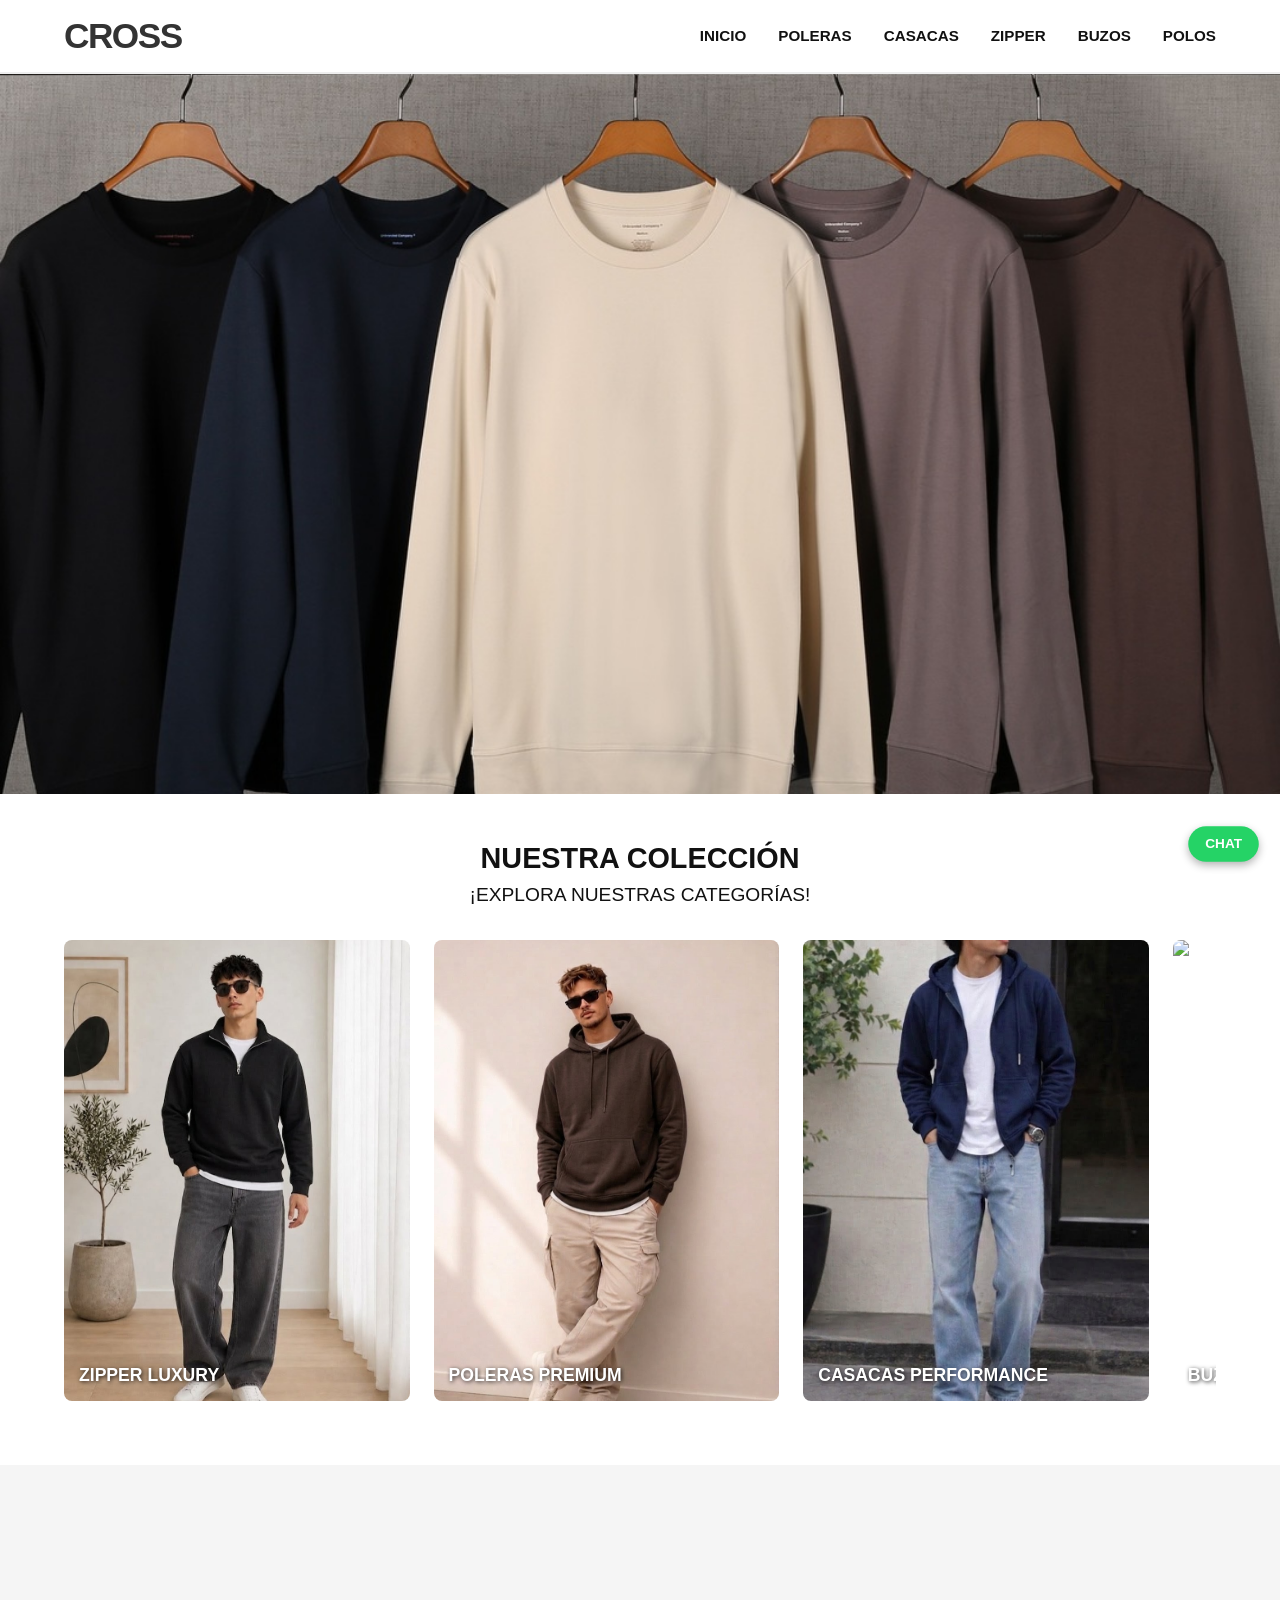
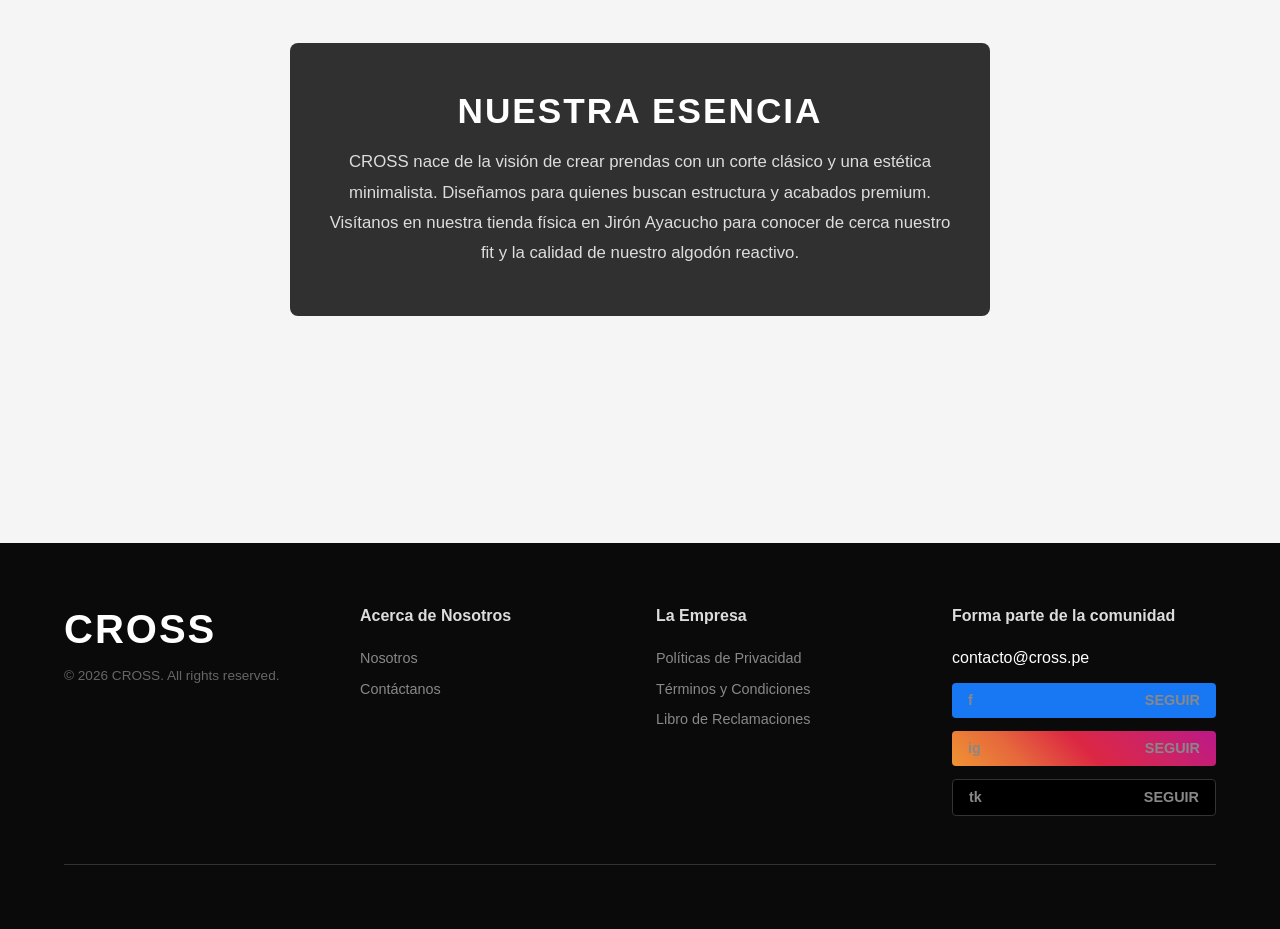
==== commit 724c53b3: "feat: añadir etiquetas premium a prendas" ====
--- a/index.html
+++ b/index.html
@@ -41,20 +41,22 @@
     <!-- SECCIÓN EXPLORA CATEGORÍAS (CARRUSEL) -->
     <section class="seccion-categorias" id="carrusel-categorias-sec">
         <h2 class="titulo-seccion">NUESTRA COLECCIÓN<br><span>¡EXPLORA NUESTRAS CATEGORÍAS!</span></h2>
+        
         <!-- Contenedor con efecto de deslizamiento horizontal -->
         <div class="grid-categorias-visual" id="carrusel-categorias">
+
             <!-- Añade tantas tarjetas como necesites aquí -->
+             <a href="index.html?categoria=zipper" class="cat-card">
+                <img src="img/cat-zipper.jpg" alt="Poleras Zipper">
+                <h3>ZIPPER LUXURY</h3>
+            </a>
             <a href="index.html?categoria=poleras" class="cat-card">
                 <img src="img/cat-poleras.jpg" alt="Poleras Regular">
-                <h3>POLERAS REGULAR</h3>
+                <h3>POLERAS PREMIUM</h3>
             </a>
             <a href="index.html?categoria=casacas" class="cat-card">
                 <img src="img/cat-casacas.jpg" alt="Casacas Básicas">
-                <h3>CASACAS BÁSICAS</h3>
-            </a>
-            <a href="index.html?categoria=zipper" class="cat-card">
-                <img src="img/cat-zipper.jpg" alt="Poleras Zipper">
-                <h3>POLERAS ZIPPER</h3>
+                <h3>CASACAS PERFORMANCE</h3>
             </a>
             <a href="index.html?categoria=buzos" class="cat-card">
                 <img src="img/cat-buzos.jpg" alt="Buzos">
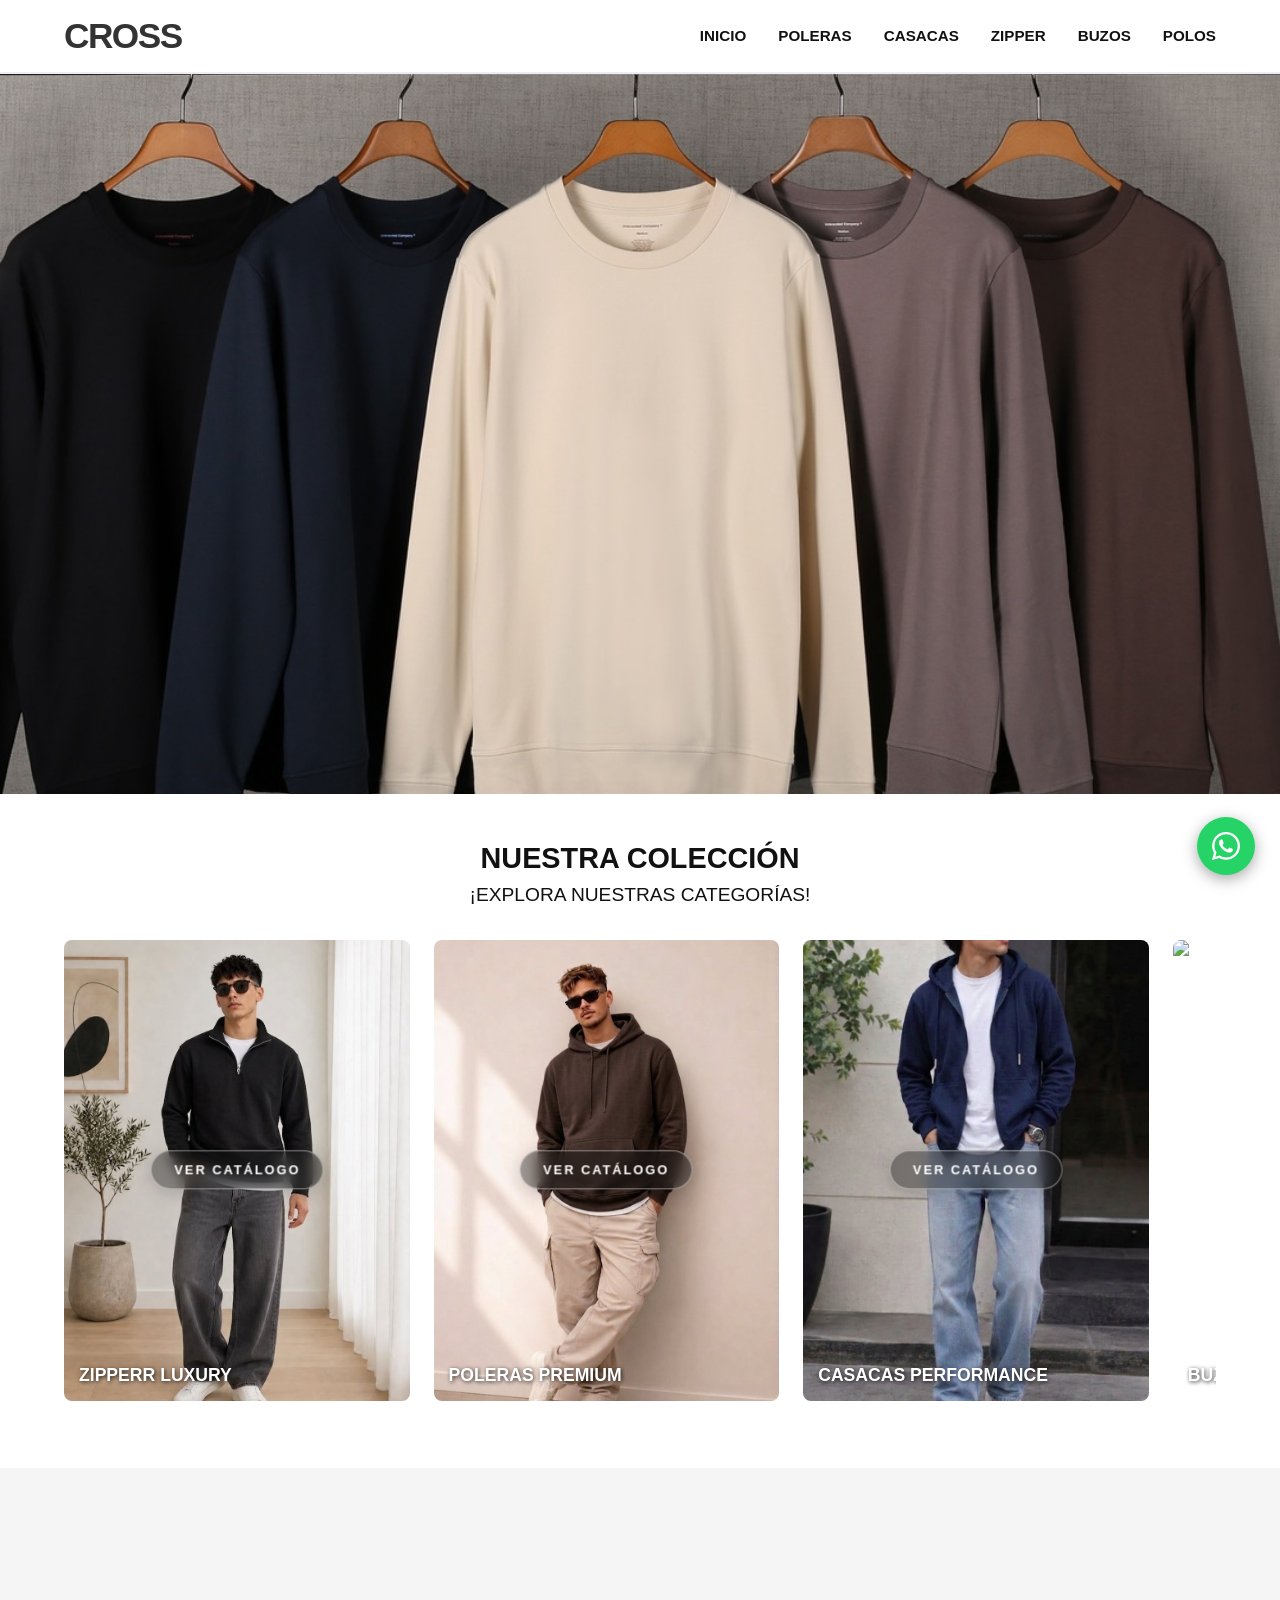
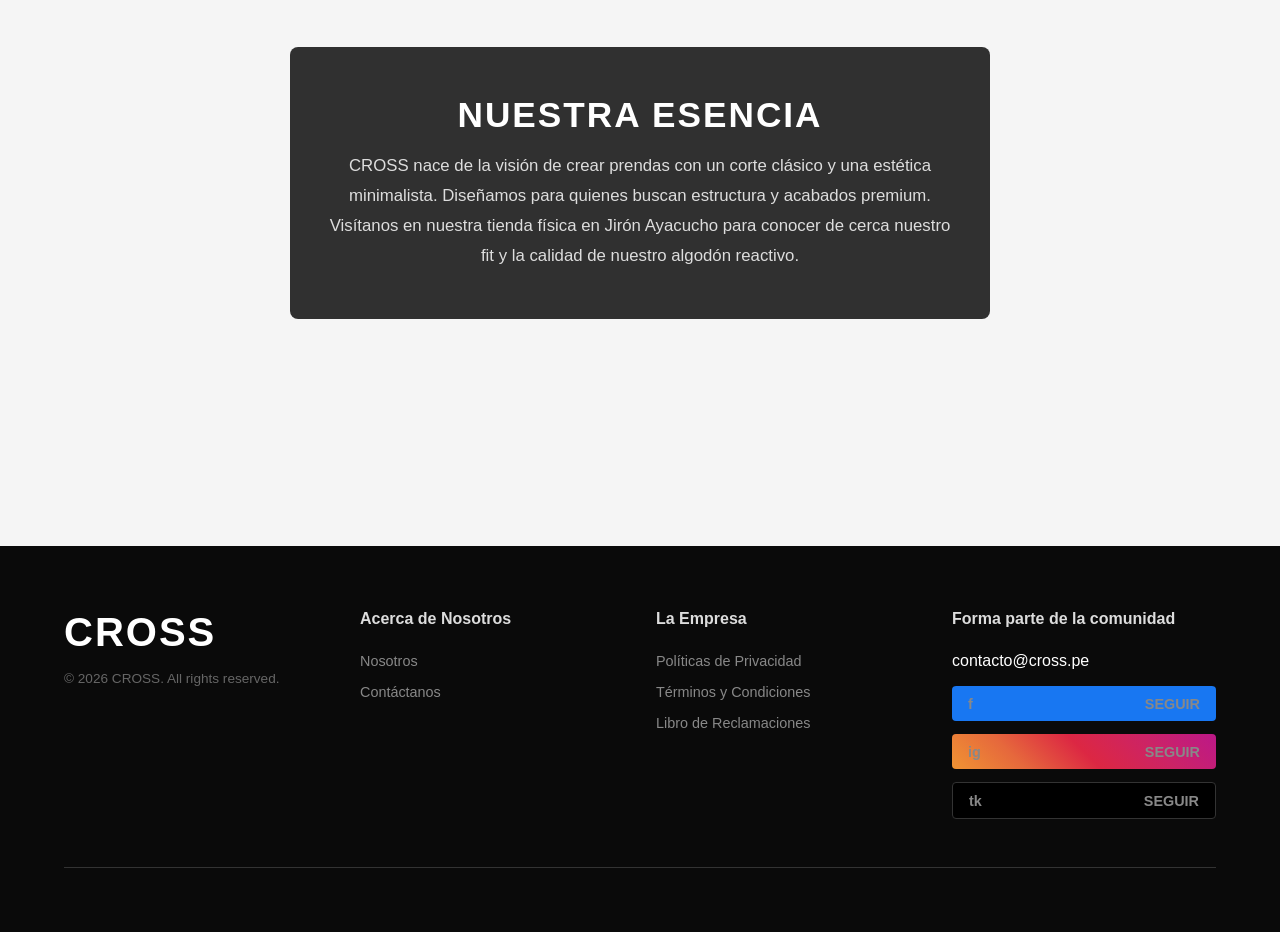
==== commit b54a0fa9: "feat: carrusel con barra visible y boton de catalogo estilizado" ====
--- a/index.html
+++ b/index.html
@@ -4,7 +4,7 @@
     <meta charset="UTF-8">
     <meta name="viewport" content="width=device-width, initial-scale=1.0">
     <title>CROSS | Catálogo Oficial</title>
-    <link rel="stylesheet" href="styles.css?v=2.1">
+    <link rel="stylesheet" href="styles.css?v=3.2">
     <!-- SDK de Contentful para conexión a la Base de Datos -->
     <script src="https://cdn.jsdelivr.net/npm/contentful@latest/dist/contentful.browser.min.js"></script>
 </head>
@@ -48,18 +48,22 @@
             <!-- Añade tantas tarjetas como necesites aquí -->
              <a href="index.html?categoria=zipper" class="cat-card">
                 <img src="img/cat-zipper.jpg" alt="Poleras Zipper">
-                <h3>ZIPPER LUXURY</h3>
+                <span class="btn-cta-catalogo">Ver catálogo</span>
+                <h3>ZIPPERR LUXURY</h3>
             </a>
             <a href="index.html?categoria=poleras" class="cat-card">
                 <img src="img/cat-poleras.jpg" alt="Poleras Regular">
+                <span class="btn-cta-catalogo">Ver catálogo</span>
                 <h3>POLERAS PREMIUM</h3>
             </a>
             <a href="index.html?categoria=casacas" class="cat-card">
                 <img src="img/cat-casacas.jpg" alt="Casacas Básicas">
+                <span class="btn-cta-catalogo">Ver catálogo</span>
                 <h3>CASACAS PERFORMANCE</h3>
             </a>
             <a href="index.html?categoria=buzos" class="cat-card">
                 <img src="img/cat-buzos.jpg" alt="Buzos">
+                <span class="btn-cta-catalogo">Ver catálogo</span>
                 <h3>BUZOS</h3>
             </a>
         </div>
@@ -122,6 +126,15 @@
     <script src="app.js"></script>
 
     <!-- Botón Flotante Global -->
-    <a href="https://wa.me/51903232721?text=Hola%20CROSS,%20tengo%20una%20consulta%20general%20sobre%20las%20prendas." class="btn-flotante-wsp" target="_blank">Chat</a>
+     <!-- Botón Flotante Oficial WhatsApp -->
+<a href="https://wa.me/51903232721?text=Hola%20CROSS,%20quisiera%20consultar%20sobre%20sus%20prendas." 
+   class="btn-wsp-flotante" 
+   target="_blank" 
+   rel="noopener noreferrer" 
+   aria-label="Contactar por WhatsApp">
+    <svg xmlns="http://www.w3.org/2000/svg" viewBox="0 0 448 512" class="wsp-icono-svg">
+        <path fill="currentColor" d="M380.9 97.1C339 55.1 283.2 32 223.9 32c-122.4 0-222 99.6-222 222 0 39.1 10.2 77.3 29.6 111L0 480l117.7-30.9c32.4 17.7 68.9 27 106.1 27h.1c122.3 0 224.1-99.6 224.1-222 0-59.3-25.2-115-67.1-157zm-157 341.6c-33.2 0-65.7-8.9-94-25.7l-6.7-4-69.8 18.3L72 359.2l-4.4-7c-18.5-29.4-28.2-63.3-28.2-98.2 0-101.7 82.8-184.5 184.6-184.5 49.3 0 95.6 19.2 130.4 54.1 34.8 34.9 56.2 81.2 56.1 130.5 0 101.8-84.9 184.6-186.6 184.6zm101.2-138.2c-5.5-2.8-32.8-16.2-37.9-18-5.1-1.9-8.8-2.8-12.5 2.8-3.7 5.6-14.3 18-17.6 21.8-3.2 3.7-6.5 4.2-12 1.4-32.6-16.3-54-29.1-75.5-66-5.7-9.8 5.7-9.1 16.3-30.3 1.8-3.7.9-6.9-.5-9.7-1.4-2.8-12.5-30.1-17.1-41.2-4.5-10.8-9.1-9.3-12.5-9.5-3.2-.2-6.9-.2-10.6-.2-3.7 0-9.7 1.4-14.8 6.9-5.1 5.6-19.4 19-19.4 46.3 0 27.3 19.9 53.7 22.6 57.4 2.8 3.7 39.1 59.7 94.8 83.8 35.2 15.2 49 16.5 66.6 13.9 10.7-1.6 32.8-13.4 37.4-26.4 4.6-13 4.6-24.1 3.2-26.4-1.3-2.5-5-3.9-10.5-6.6z"/>
+    </svg>
+</a>
 </body>
 </html>
--- a/styles.css
+++ b/styles.css
@@ -555,26 +555,48 @@
 }
 
 /* =========================================
-   BOTÓN FLOTANTE WHATSAPP GLOBAL
-   ========================================= */
-.btn-flotante-wsp {
+   BOTÓN FLOTANTE WHATSAPP CIRCULAR
+   ========================================= */
+.btn-wsp-flotante {
     position: fixed;
-    bottom: 20px;
-    right: 20px;
-    background-color: #25d366; /* Verde oficial de WhatsApp */
-    color: white;
-    padding: 12px 20px;
-    border-radius: 50px;
-    font-weight: 900;
-    text-transform: uppercase;
+    bottom: 25px;
+    right: 25px;
+    width: 58px;
+    height: 58px;
+    background-color: #25D366; /* Verde oficial de WhatsApp */
+    color: #ffffff;
+    border-radius: 50%;
+    display: flex;
+    justify-content: center;
+    align-items: center;
+    box-shadow: 0 4px 15px rgba(0, 0, 0, 0.35);
+    z-index: 9999;
     text-decoration: none;
-    box-shadow: 0 4px 10px rgba(0,0,0,0.3);
-    z-index: 9999; /* Asegura que siempre esté por encima de todo */
-    transition: transform 0.2s ease;
-}
-
-.btn-flotante-wsp:hover {
-    transform: scale(1.05);
+    transition: transform 0.25s ease, box-shadow 0.25s ease, background-color 0.25s ease;
+}
+
+.btn-wsp-flotante:hover {
+    transform: scale(1.1);
+    background-color: #20ba5a;
+    box-shadow: 0 6px 20px rgba(37, 211, 102, 0.45);
+}
+
+.wsp-icono-svg {
+    width: 32px;
+    height: 32px;
+}
+
+@media (max-width: 768px) {
+    .btn-wsp-flotante {
+        bottom: 20px;
+        right: 20px;
+        width: 52px;
+        height: 52px;
+    }
+    .wsp-icono-svg {
+        width: 28px;
+        height: 28px;
+    }
 }
 
 /* Cuadrícula de Categorías Visual */
@@ -649,18 +671,47 @@
     font-weight: 400;
 }
 
-/* El motor del carrusel táctil */
+/* =========================================
+   CARRUSEL DE CATEGORÍAS (BARRA VISIBLE)
+   ========================================= */
+
+/* Unificamos el contenedor y forzamos el scrollbar visible */
 .grid-categorias-visual {
     display: flex;
     flex-wrap: nowrap;
-    overflow-x: auto;
+    overflow-x: scroll; /* Garantiza que el riel de desplazamiento exista siempre */
     scroll-snap-type: x mandatory;
-    gap: 1.5rem; /* Espaciado entre fotos */
-    padding-bottom: 1rem;
+    gap: 1.5rem;
+    padding-bottom: 1.2rem;
     -webkit-overflow-scrolling: touch;
-}
+    
+    /* Soporte para Firefox (barra gris visible) */
+    scrollbar-width: thin;
+    scrollbar-color: #666666 #e0e0e0;
+}
+
+/* Estilo del riel y deslizador para Chrome, Edge y Brave */
 .grid-categorias-visual::-webkit-scrollbar {
-    display: none; /* Oculta la barra gris del navegador */
+    height: 8px; /* Altura ideal para agarrar con el mouse */
+}
+
+.grid-categorias-visual::-webkit-scrollbar-track {
+    background: #e6e6e6; /* Canal base gris claro contrastado */
+    border-radius: 6px;
+}
+
+.grid-categorias-visual::-webkit-scrollbar-thumb {
+    background: #555555; /* Deslizador gris oscuro visible */
+    border-radius: 6px;
+    cursor: grab;
+}
+
+.grid-categorias-visual::-webkit-scrollbar-thumb:hover {
+    background: #111111; /* Se oscurece al pasar el cursor */
+}
+
+.grid-categorias-visual::-webkit-scrollbar-thumb:active {
+    cursor: grabbing;
 }
 
 /* Tarjetas de modelos */
@@ -669,19 +720,19 @@
     border-radius: 8px;
     overflow: hidden;
     display: block;
-    flex: 0 0 85%; /* Ocupa el 85% de la pantalla en celular, igual que tus poleras */
+    flex: 0 0 85%;
     scroll-snap-align: center;
 }
 
 @media (min-width: 769px) {
     .cat-card {
-        flex: 0 0 30%; /* En laptop caben 3 juntas sin hacer tanto scroll */
+        flex: 0 0 30%;
     }
 }
 
 .cat-card img {
     width: 100%;
-    aspect-ratio: 3/4; /* Proporción ideal para fotos de modelos cuerpo entero */
+    aspect-ratio: 3/4;
     object-fit: cover;
     display: block;
 }
@@ -692,9 +743,10 @@
     left: 15px;
     color: #fff;
     font-size: 1.1rem;
-    text-shadow: 1px 1px 4px rgba(0,0,0,0.8); /* Sombra para que se lea sobre cualquier ropa */
+    text-shadow: 1px 1px 4px rgba(0, 0, 0, 0.8);
     margin: 0;
     text-transform: uppercase;
+    z-index: 5;
 }
 
 /* =========================================
@@ -856,4 +908,44 @@
         padding: 2rem 1.5rem;
         transform: translateY(100%); /* Escondido abajo */
     }
+}
+
+/* =========================================
+   BOTÓN "VER CATÁLOGO" (GLASSMORPHISM ELEGANTE)
+   ========================================= */
+.btn-cta-catalogo {
+    position: absolute !important;
+    top: 50% !important;
+    left: 50% !important;
+    transform: translate(-50%, -50%) !important;
+    z-index: 10 !important;
+    
+    /* Fondo translúcido tipo cristal esmerilado */
+    background-color: rgba(20, 20, 20, 0.4) !important; 
+    backdrop-filter: blur(8px);
+    -webkit-backdrop-filter: blur(8px); /* Vital para Safari y móviles */
+    
+    /* Tipografía y bordes refinados */
+    color: #ffffff !important;
+    border: 1px solid rgba(255, 255, 255, 0.45) !important;
+    padding: 0.7rem 1.4rem;
+    font-size: 0.8rem;
+    font-weight: 600;
+    text-transform: uppercase;
+    letter-spacing: 2px;
+    border-radius: 30px; /* Estilo píldora moderno */
+    white-space: nowrap;
+    text-decoration: none !important;
+    pointer-events: none; 
+    
+    box-shadow: 0 4px 20px rgba(0, 0, 0, 0.2);
+    transition: all 0.3s ease;
+}
+
+/* Efecto hover interactivo en ordenadores */
+.cat-card:hover .btn-cta-catalogo {
+    background-color: rgba(255, 255, 255, 0.9) !important;
+    color: #0f0f0f !important;
+    border-color: rgba(255, 255, 255, 0.9) !important;
+    transform: translate(-50%, -50%) scale(1.05) !important;
 }
